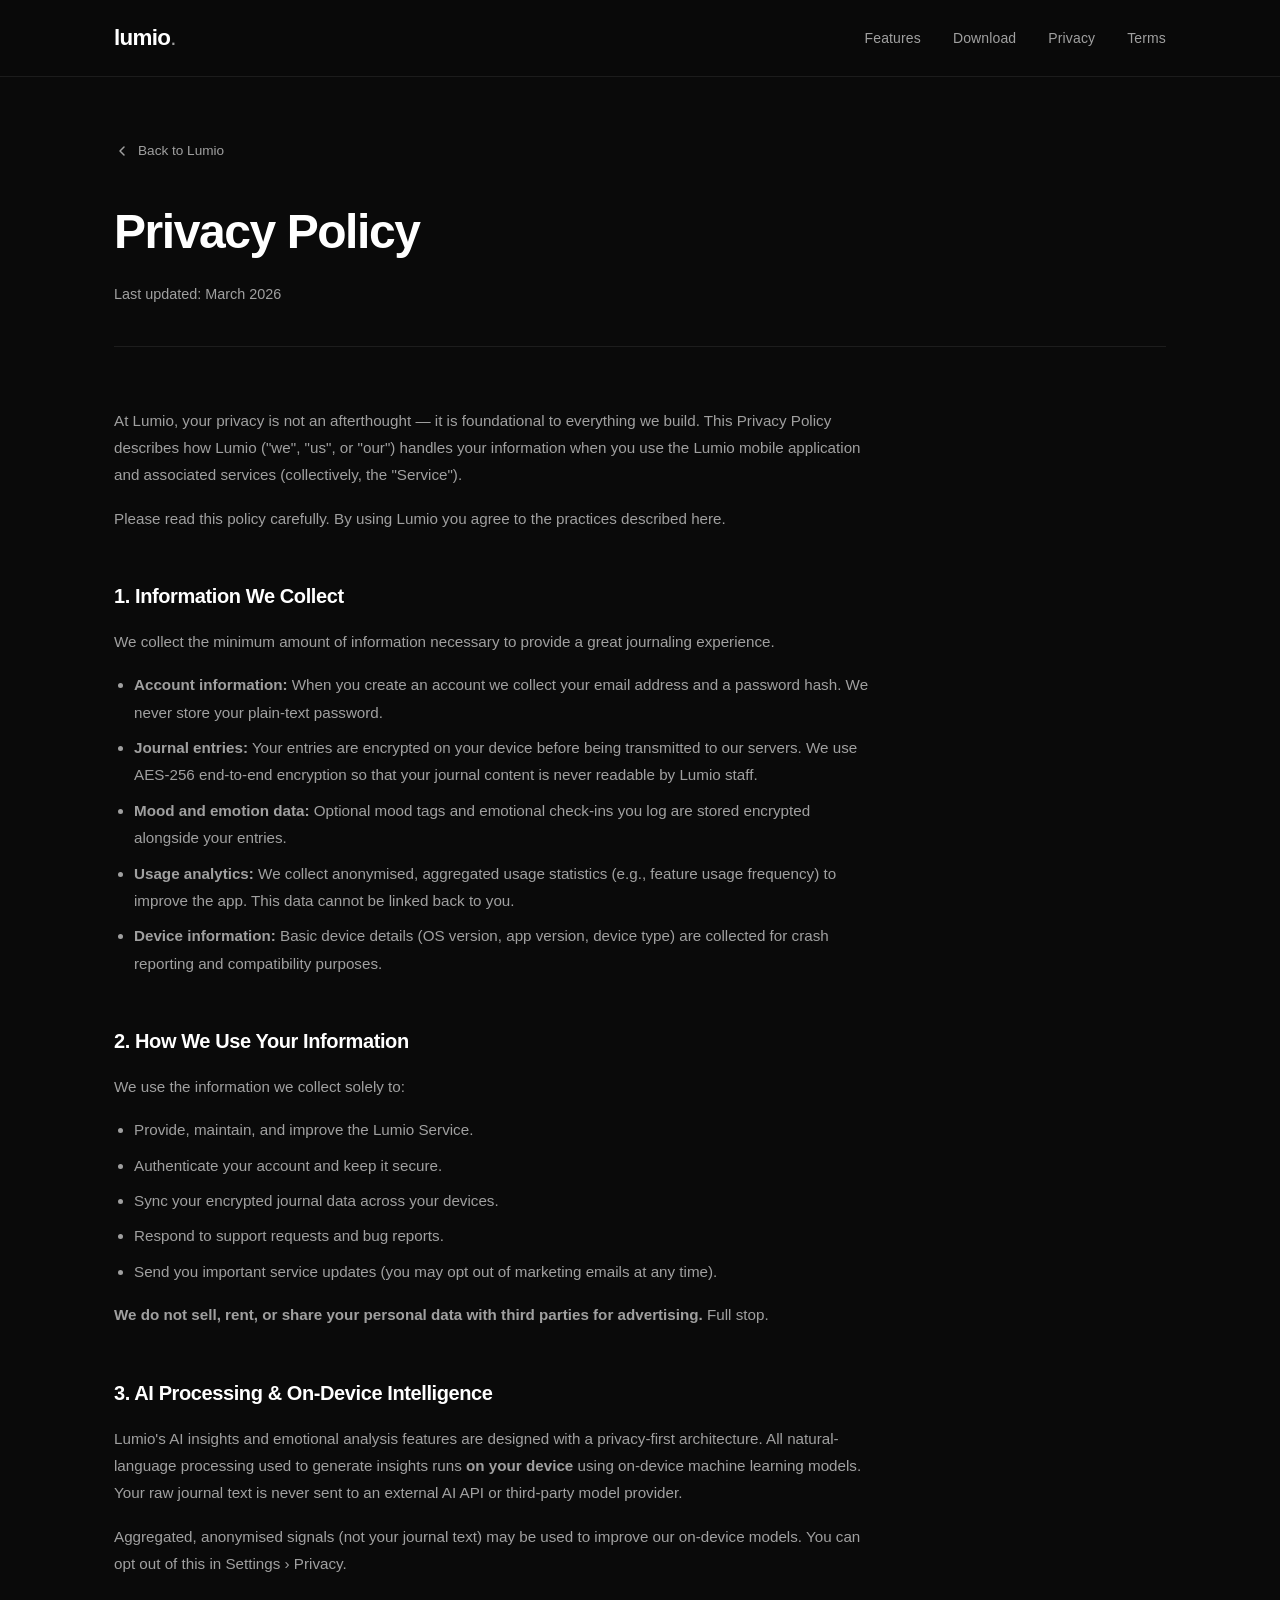
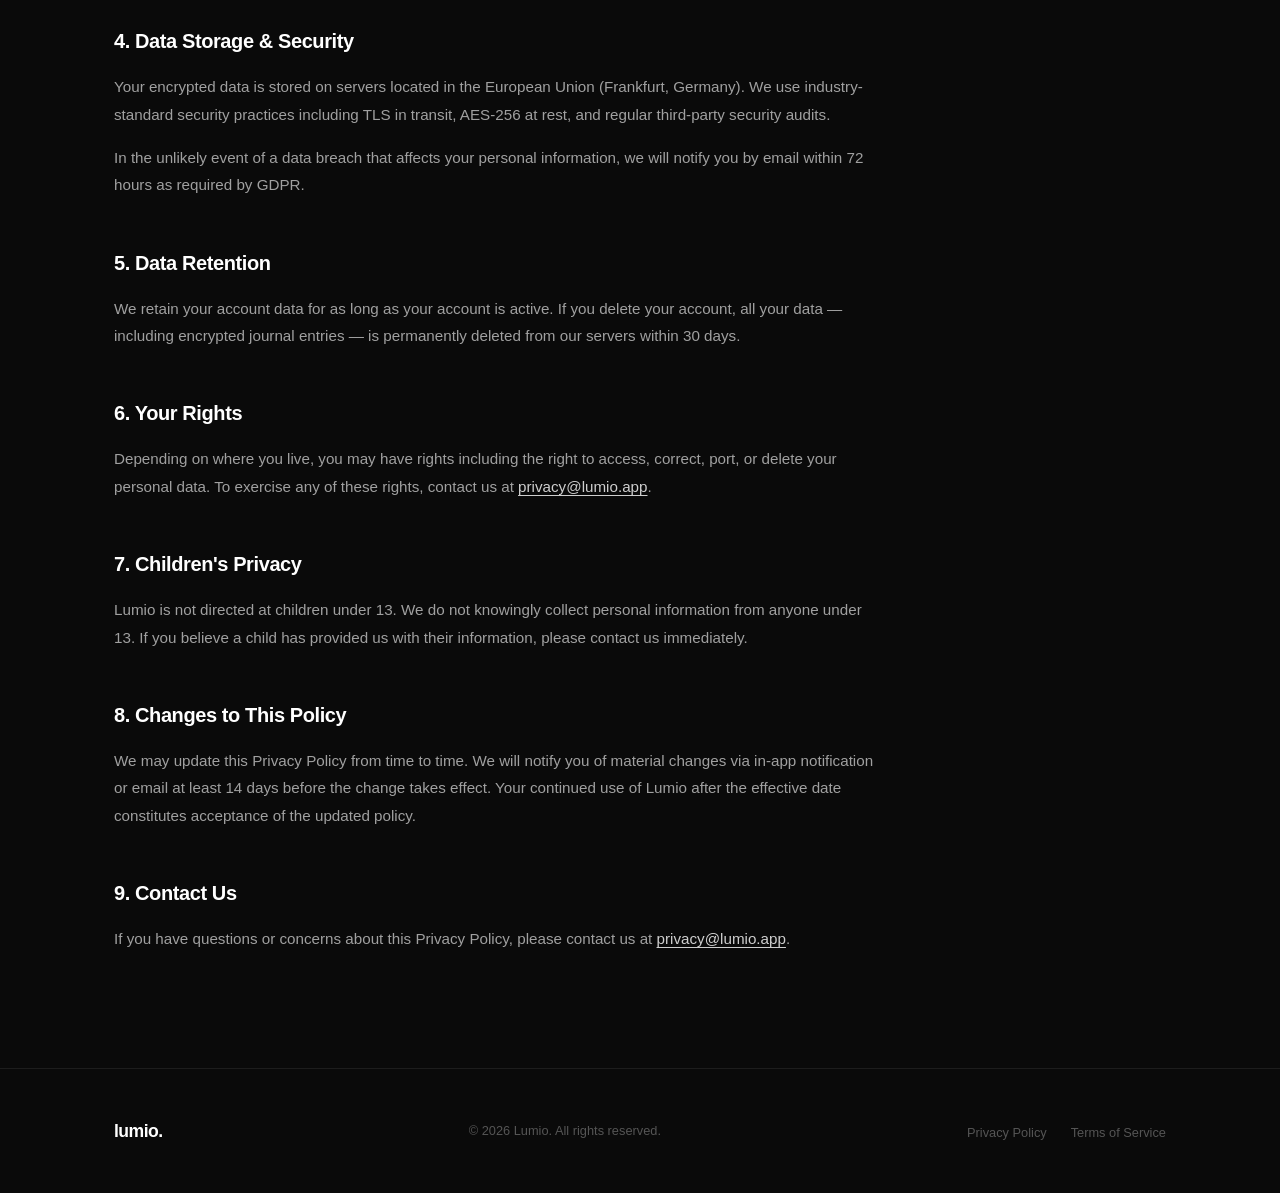
==== privacy.html @ fe6f95b0 "Add Lumio landing page: index.html, privacy.html, terms.html, styles.css Co-authored-by: VERABERAT <" ====
<!DOCTYPE html>
<html lang="en">
<head>
  <meta charset="UTF-8" />
  <meta name="viewport" content="width=device-width, initial-scale=1.0" />
  <meta name="description" content="Lumio Privacy Policy — how we collect, use, and protect your personal information." />
  <title>Privacy Policy — Lumio</title>
  <link rel="stylesheet" href="styles.css" />
</head>
<body>

  <!-- Navigation -->
  <nav class="nav scrolled" id="nav">
    <div class="container nav-inner">
      <a href="index.html" class="nav-logo">lumio<span>.</span></a>
      <ul class="nav-links">
        <li><a href="index.html#features">Features</a></li>
        <li><a href="index.html#download">Download</a></li>
        <li><a href="privacy.html">Privacy</a></li>
        <li><a href="terms.html">Terms</a></li>
      </ul>
    </div>
  </nav>

  <!-- Privacy Policy Content -->
  <main class="legal-page">
    <div class="container">
      <div class="legal-header">
        <a href="index.html" class="back-link">
          <svg width="16" height="16" viewBox="0 0 16 16" fill="none" aria-hidden="true">
            <path d="M10 12L6 8l4-4" stroke="currentColor" stroke-width="1.5" stroke-linecap="round" stroke-linejoin="round"/>
          </svg>
          Back to Lumio
        </a>
        <h1>Privacy Policy</h1>
        <p>Last updated: March 2026</p>
      </div>

      <div class="legal-content">
        <p>
          At Lumio, your privacy is not an afterthought — it is foundational to everything we build.
          This Privacy Policy describes how Lumio ("we", "us", or "our") handles your information
          when you use the Lumio mobile application and associated services (collectively, the "Service").
        </p>
        <p>
          Please read this policy carefully. By using Lumio you agree to the practices described here.
        </p>

        <h2>1. Information We Collect</h2>
        <p>We collect the minimum amount of information necessary to provide a great journaling experience.</p>
        <ul>
          <li>
            <strong>Account information:</strong> When you create an account we collect your email address
            and a password hash. We never store your plain-text password.
          </li>
          <li>
            <strong>Journal entries:</strong> Your entries are encrypted on your device before being
            transmitted to our servers. We use AES-256 end-to-end encryption so that your journal
            content is never readable by Lumio staff.
          </li>
          <li>
            <strong>Mood and emotion data:</strong> Optional mood tags and emotional check-ins you log
            are stored encrypted alongside your entries.
          </li>
          <li>
            <strong>Usage analytics:</strong> We collect anonymised, aggregated usage statistics
            (e.g., feature usage frequency) to improve the app. This data cannot be linked back to you.
          </li>
          <li>
            <strong>Device information:</strong> Basic device details (OS version, app version, device type)
            are collected for crash reporting and compatibility purposes.
          </li>
        </ul>

        <h2>2. How We Use Your Information</h2>
        <p>We use the information we collect solely to:</p>
        <ul>
          <li>Provide, maintain, and improve the Lumio Service.</li>
          <li>Authenticate your account and keep it secure.</li>
          <li>Sync your encrypted journal data across your devices.</li>
          <li>Respond to support requests and bug reports.</li>
          <li>Send you important service updates (you may opt out of marketing emails at any time).</li>
        </ul>
        <p>
          <strong>We do not sell, rent, or share your personal data with third parties for advertising.</strong>
          Full stop.
        </p>

        <h2>3. AI Processing &amp; On-Device Intelligence</h2>
        <p>
          Lumio's AI insights and emotional analysis features are designed with a privacy-first architecture.
          All natural-language processing used to generate insights runs <strong>on your device</strong>
          using on-device machine learning models. Your raw journal text is never sent to an external
          AI API or third-party model provider.
        </p>
        <p>
          Aggregated, anonymised signals (not your journal text) may be used to improve our on-device
          models. You can opt out of this in Settings › Privacy.
        </p>

        <h2>4. Data Storage &amp; Security</h2>
        <p>
          Your encrypted data is stored on servers located in the European Union (Frankfurt, Germany).
          We use industry-standard security practices including TLS in transit, AES-256 at rest, and
          regular third-party security audits.
        </p>
        <p>
          In the unlikely event of a data breach that affects your personal information, we will notify
          you by email within 72 hours as required by GDPR.
        </p>

        <h2>5. Data Retention</h2>
        <p>
          We retain your account data for as long as your account is active. If you delete your account,
          all your data — including encrypted journal entries — is permanently deleted from our servers
          within 30 days.
        </p>

        <h2>6. Your Rights</h2>
        <p>
          Depending on where you live, you may have rights including the right to access, correct,
          port, or delete your personal data. To exercise any of these rights, contact us at
          <a href="mailto:privacy@lumio.app">privacy@lumio.app</a>.
        </p>

        <h2>7. Children's Privacy</h2>
        <p>
          Lumio is not directed at children under 13. We do not knowingly collect personal information
          from anyone under 13. If you believe a child has provided us with their information, please
          contact us immediately.
        </p>

        <h2>8. Changes to This Policy</h2>
        <p>
          We may update this Privacy Policy from time to time. We will notify you of material changes
          via in-app notification or email at least 14 days before the change takes effect.
          Your continued use of Lumio after the effective date constitutes acceptance of the updated policy.
        </p>

        <h2>9. Contact Us</h2>
        <p>
          If you have questions or concerns about this Privacy Policy, please contact us at
          <a href="mailto:privacy@lumio.app">privacy@lumio.app</a>.
        </p>
      </div>
    </div>
  </main>

  <!-- Footer -->
  <footer class="footer">
    <div class="container footer-inner">
      <span class="footer-logo">lumio.</span>
      <p class="footer-copy">&copy; 2026 Lumio. All rights reserved.</p>
      <ul class="footer-links">
        <li><a href="privacy.html">Privacy Policy</a></li>
        <li><a href="terms.html">Terms of Service</a></li>
      </ul>
    </div>
  </footer>

  <script>
    // Nav is always scrolled on legal pages
    document.getElementById('nav').classList.add('scrolled');
  </script>

</body>
</html>
---- styles.css ----
/* ===========================
   Lumio — Global Styles
   Dark minimalist aesthetic
   =========================== */

*, *::before, *::after {
  box-sizing: border-box;
  margin: 0;
  padding: 0;
}

:root {
  --bg: #0a0a0a;
  --bg-card: #111111;
  --bg-card-hover: #161616;
  --border: rgba(255, 255, 255, 0.08);
  --text-primary: #ffffff;
  --text-secondary: #a0a0a0;
  --text-muted: #555555;
  --accent: #ffffff;
  --accent-dim: rgba(255, 255, 255, 0.1);
  --radius: 14px;
  --radius-sm: 8px;
  --transition: 0.22s ease;
}

html {
  scroll-behavior: smooth;
}

body {
  background-color: var(--bg);
  color: var(--text-primary);
  font-family: -apple-system, BlinkMacSystemFont, 'Segoe UI', 'Inter', 'Helvetica Neue', Arial, sans-serif;
  font-size: 16px;
  line-height: 1.6;
  -webkit-font-smoothing: antialiased;
  -moz-osx-font-smoothing: grayscale;
  min-height: 100vh;
}

a {
  color: inherit;
  text-decoration: none;
}

img {
  max-width: 100%;
  display: block;
}

/* ===========================
   Layout helpers
   =========================== */

.container {
  width: 100%;
  max-width: 1100px;
  margin: 0 auto;
  padding: 0 24px;
}

/* ===========================
   Navigation
   =========================== */

.nav {
  position: fixed;
  top: 0;
  left: 0;
  right: 0;
  z-index: 100;
  padding: 20px 0;
  border-bottom: 1px solid transparent;
  transition: border-color var(--transition), background var(--transition);
}

.nav.scrolled {
  background: rgba(10, 10, 10, 0.85);
  backdrop-filter: blur(18px);
  -webkit-backdrop-filter: blur(18px);
  border-bottom-color: var(--border);
}

.nav-inner {
  display: flex;
  align-items: center;
  justify-content: space-between;
}

.nav-logo {
  font-size: 1.4rem;
  font-weight: 700;
  letter-spacing: -0.03em;
  color: var(--text-primary);
}

.nav-logo span {
  color: var(--text-secondary);
  font-weight: 300;
}

.nav-links {
  display: flex;
  gap: 32px;
  list-style: none;
}

.nav-links a {
  font-size: 0.875rem;
  color: var(--text-secondary);
  letter-spacing: 0.01em;
  transition: color var(--transition);
}

.nav-links a:hover {
  color: var(--text-primary);
}

/* ===========================
   Hero Section
   =========================== */

.hero {
  min-height: 100vh;
  display: flex;
  flex-direction: column;
  align-items: center;
  justify-content: center;
  text-align: center;
  padding: 120px 24px 80px;
  position: relative;
  overflow: hidden;
}

/* Subtle radial glow behind hero */
.hero::before {
  content: '';
  position: absolute;
  inset: 0;
  background: radial-gradient(ellipse 80% 60% at 50% 10%, rgba(255,255,255,0.04) 0%, transparent 70%);
  pointer-events: none;
}

.hero-badge {
  display: inline-flex;
  align-items: center;
  gap: 8px;
  font-size: 0.75rem;
  font-weight: 500;
  letter-spacing: 0.12em;
  text-transform: uppercase;
  color: var(--text-secondary);
  border: 1px solid var(--border);
  background: var(--accent-dim);
  padding: 6px 16px;
  border-radius: 100px;
  margin-bottom: 36px;
}

.hero-badge-dot {
  width: 6px;
  height: 6px;
  border-radius: 50%;
  background: #fff;
  animation: pulse 2s ease-in-out infinite;
}

@keyframes pulse {
  0%, 100% { opacity: 1; transform: scale(1); }
  50% { opacity: 0.4; transform: scale(0.8); }
}

.hero-title {
  font-size: clamp(3rem, 8vw, 6.5rem);
  font-weight: 800;
  letter-spacing: -0.04em;
  line-height: 1.04;
  max-width: 880px;
  margin: 0 auto 28px;
}

.hero-title em {
  font-style: normal;
  color: var(--text-secondary);
}

.hero-description {
  font-size: clamp(1rem, 2.5vw, 1.25rem);
  color: var(--text-secondary);
  max-width: 560px;
  margin: 0 auto 56px;
  line-height: 1.7;
  font-weight: 400;
}

.hero-actions {
  display: flex;
  flex-direction: column;
  align-items: center;
  gap: 16px;
}

.btn-group {
  display: flex;
  gap: 16px;
  flex-wrap: wrap;
  justify-content: center;
}

/* Store buttons */
.btn-store {
  display: inline-flex;
  align-items: center;
  gap: 12px;
  padding: 14px 28px;
  border-radius: var(--radius);
  font-size: 0.9rem;
  font-weight: 600;
  letter-spacing: -0.01em;
  transition: transform var(--transition), background var(--transition), box-shadow var(--transition);
  cursor: pointer;
  border: none;
  text-decoration: none;
  min-width: 200px;
}

.btn-store-primary {
  background: #ffffff;
  color: #000000;
  box-shadow: 0 0 0 1px rgba(255,255,255,0.15), 0 8px 24px rgba(255,255,255,0.08);
}

.btn-store-primary:hover {
  background: #e8e8e8;
  transform: translateY(-2px);
  box-shadow: 0 0 0 1px rgba(255,255,255,0.2), 0 16px 40px rgba(255,255,255,0.12);
}

.btn-store-secondary {
  background: transparent;
  color: #ffffff;
  border: 1px solid rgba(255,255,255,0.2);
}

.btn-store-secondary:hover {
  background: var(--accent-dim);
  border-color: rgba(255,255,255,0.4);
  transform: translateY(-2px);
}

.btn-store-icon {
  width: 24px;
  height: 24px;
  flex-shrink: 0;
}

.btn-store-text {
  display: flex;
  flex-direction: column;
  text-align: left;
}

.btn-store-sub {
  font-size: 0.65rem;
  font-weight: 400;
  opacity: 0.7;
  letter-spacing: 0.02em;
  text-transform: uppercase;
}

.btn-store-name {
  font-size: 0.9rem;
  font-weight: 700;
  line-height: 1.2;
}

.hero-notice {
  font-size: 0.78rem;
  color: var(--text-muted);
  letter-spacing: 0.01em;
}

/* ===========================
   Feature / Info Section
   =========================== */

.features {
  padding: 100px 0;
  border-top: 1px solid var(--border);
}

.section-label {
  font-size: 0.72rem;
  font-weight: 600;
  letter-spacing: 0.14em;
  text-transform: uppercase;
  color: var(--text-muted);
  margin-bottom: 16px;
}

.section-title {
  font-size: clamp(1.8rem, 4vw, 3rem);
  font-weight: 700;
  letter-spacing: -0.03em;
  line-height: 1.15;
  max-width: 600px;
  margin-bottom: 16px;
}

.section-desc {
  font-size: 1rem;
  color: var(--text-secondary);
  max-width: 480px;
  line-height: 1.7;
  margin-bottom: 60px;
}

.features-grid {
  display: grid;
  grid-template-columns: repeat(auto-fit, minmax(280px, 1fr));
  gap: 1px;
  border: 1px solid var(--border);
  border-radius: var(--radius);
  overflow: hidden;
}

.feature-card {
  background: var(--bg-card);
  padding: 40px 36px;
  transition: background var(--transition);
}

.feature-card:hover {
  background: var(--bg-card-hover);
}

.feature-icon {
  width: 44px;
  height: 44px;
  border-radius: var(--radius-sm);
  background: var(--accent-dim);
  border: 1px solid var(--border);
  display: flex;
  align-items: center;
  justify-content: center;
  margin-bottom: 24px;
  font-size: 1.3rem;
}

.feature-title {
  font-size: 1.05rem;
  font-weight: 600;
  letter-spacing: -0.02em;
  margin-bottom: 10px;
}

.feature-desc {
  font-size: 0.875rem;
  color: var(--text-secondary);
  line-height: 1.65;
}

/* ===========================
   How it Works Section
   =========================== */

.how-it-works {
  padding: 100px 0;
  border-top: 1px solid var(--border);
}

.steps {
  display: grid;
  grid-template-columns: repeat(auto-fit, minmax(220px, 1fr));
  gap: 48px;
  margin-top: 60px;
}

.step {
  position: relative;
}

.step-number {
  font-size: 3rem;
  font-weight: 800;
  letter-spacing: -0.05em;
  color: var(--border);
  line-height: 1;
  margin-bottom: 20px;
}

.step-title {
  font-size: 1rem;
  font-weight: 600;
  margin-bottom: 8px;
}

.step-desc {
  font-size: 0.875rem;
  color: var(--text-secondary);
  line-height: 1.65;
}

/* ===========================
   Download CTA Section
   =========================== */

.download-cta {
  padding: 100px 0;
  border-top: 1px solid var(--border);
}

.cta-box {
  background: var(--bg-card);
  border: 1px solid var(--border);
  border-radius: 24px;
  padding: 80px 60px;
  text-align: center;
  position: relative;
  overflow: hidden;
}

.cta-box::before {
  content: '';
  position: absolute;
  inset: 0;
  background: radial-gradient(ellipse 70% 60% at 50% -10%, rgba(255,255,255,0.05) 0%, transparent 60%);
  pointer-events: none;
}

.cta-title {
  font-size: clamp(2rem, 5vw, 3.5rem);
  font-weight: 800;
  letter-spacing: -0.04em;
  line-height: 1.1;
  margin-bottom: 20px;
  max-width: 700px;
  margin-left: auto;
  margin-right: auto;
}

.cta-desc {
  font-size: 1rem;
  color: var(--text-secondary);
  max-width: 480px;
  margin: 0 auto 48px;
  line-height: 1.7;
}

/* ===========================
   Footer
   =========================== */

.footer {
  border-top: 1px solid var(--border);
  padding: 48px 0;
}

.footer-inner {
  display: flex;
  align-items: center;
  justify-content: space-between;
  gap: 24px;
  flex-wrap: wrap;
}

.footer-logo {
  font-size: 1.1rem;
  font-weight: 700;
  letter-spacing: -0.03em;
}

.footer-copy {
  font-size: 0.8rem;
  color: var(--text-muted);
}

.footer-links {
  display: flex;
  gap: 24px;
  list-style: none;
}

.footer-links a {
  font-size: 0.8rem;
  color: var(--text-muted);
  transition: color var(--transition);
}

.footer-links a:hover {
  color: var(--text-secondary);
}

/* ===========================
   Legal Pages (Privacy / Terms)
   =========================== */

.legal-page {
  padding: 140px 0 100px;
}

.legal-header {
  margin-bottom: 60px;
  padding-bottom: 40px;
  border-bottom: 1px solid var(--border);
}

.legal-header .back-link {
  display: inline-flex;
  align-items: center;
  gap: 8px;
  font-size: 0.85rem;
  color: var(--text-secondary);
  margin-bottom: 32px;
  transition: color var(--transition);
}

.legal-header .back-link:hover {
  color: var(--text-primary);
}

.legal-header h1 {
  font-size: clamp(2rem, 4vw, 3rem);
  font-weight: 700;
  letter-spacing: -0.03em;
  margin-bottom: 12px;
}

.legal-header p {
  color: var(--text-secondary);
  font-size: 0.9rem;
}

.legal-content {
  max-width: 760px;
}

.legal-content h2 {
  font-size: 1.25rem;
  font-weight: 600;
  letter-spacing: -0.02em;
  margin: 48px 0 16px;
  color: var(--text-primary);
}

.legal-content p {
  font-size: 0.95rem;
  color: var(--text-secondary);
  line-height: 1.8;
  margin-bottom: 16px;
}

.legal-content ul {
  padding-left: 20px;
  margin-bottom: 16px;
}

.legal-content ul li {
  font-size: 0.95rem;
  color: var(--text-secondary);
  line-height: 1.8;
  margin-bottom: 8px;
}

.legal-content a {
  color: var(--text-primary);
  text-decoration: underline;
  text-underline-offset: 3px;
  opacity: 0.8;
  transition: opacity var(--transition);
}

.legal-content a:hover {
  opacity: 1;
}

/* ===========================
   Responsive
   =========================== */

@media (max-width: 768px) {
  .nav-links {
    display: none;
  }

  .hero {
    padding: 100px 24px 60px;
  }

  .btn-group {
    flex-direction: column;
    align-items: center;
  }

  .btn-store {
    width: 100%;
    max-width: 280px;
    justify-content: center;
  }

  .cta-box {
    padding: 48px 28px;
  }

  .footer-inner {
    flex-direction: column;
    text-align: center;
  }

  .footer-links {
    justify-content: center;
  }
}

@media (max-width: 480px) {
  .steps {
    grid-template-columns: 1fr;
    gap: 36px;
  }

  .features-grid {
    grid-template-columns: 1fr;
  }
}
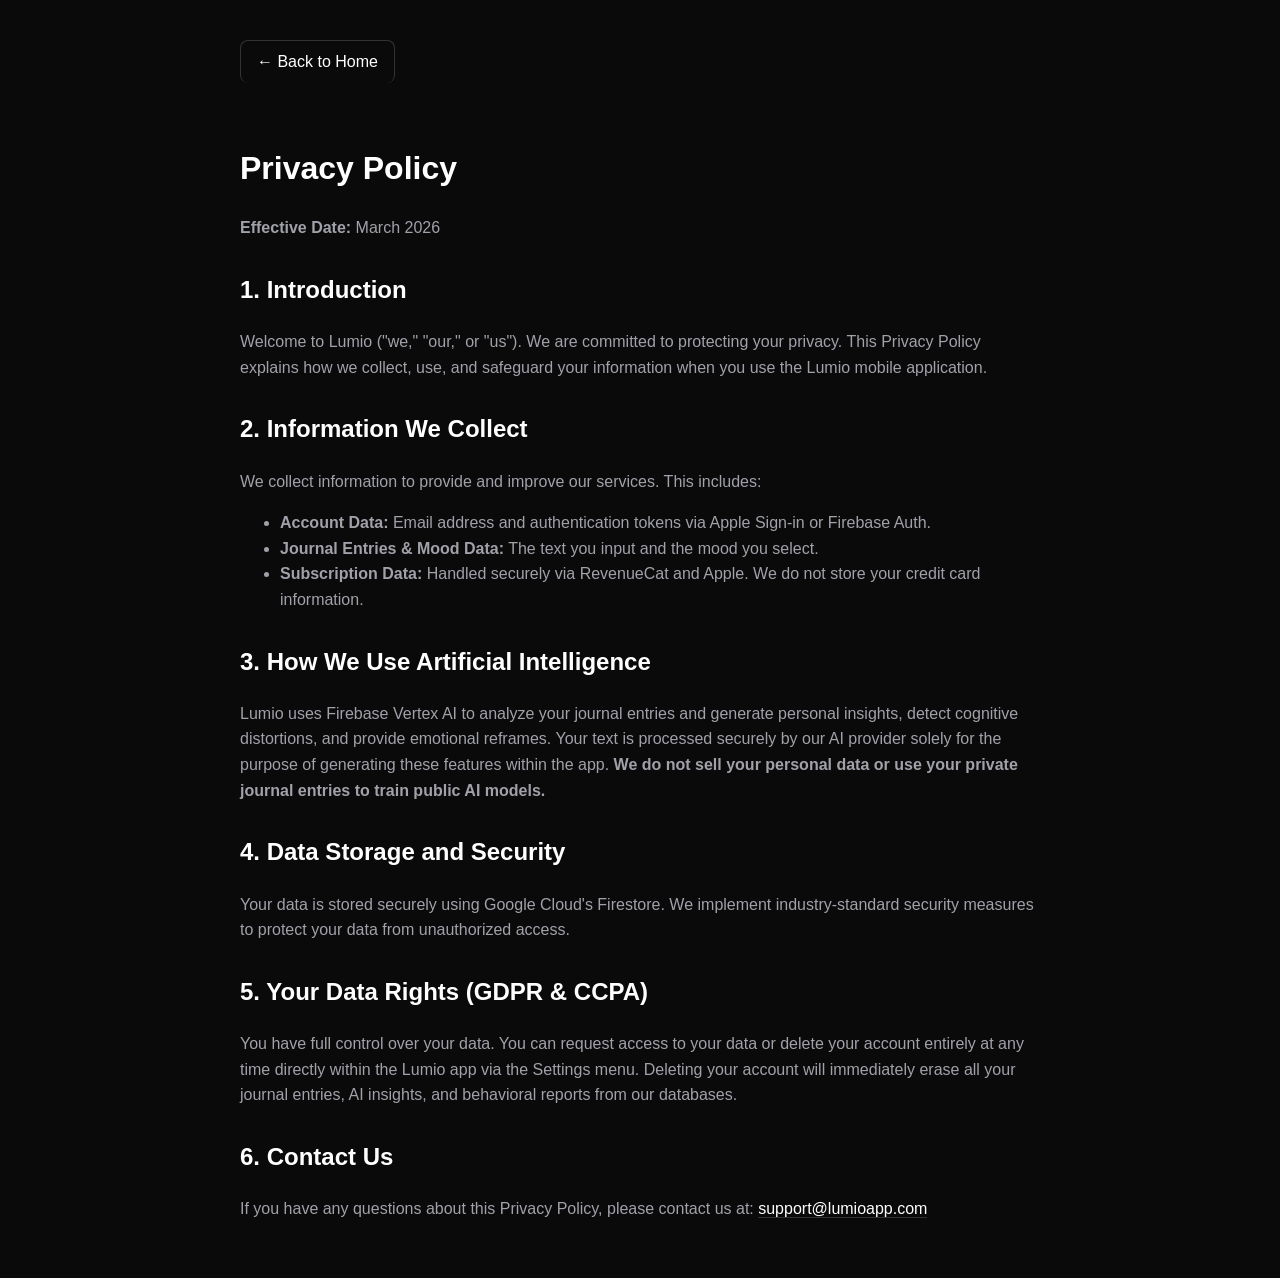
==== commit 13b95309: "Add initial Privacy Policy page" ====
--- a/privacy.html
+++ b/privacy.html
@@ -1,167 +1,44 @@
 <!DOCTYPE html>
 <html lang="en">
 <head>
-  <meta charset="UTF-8" />
-  <meta name="viewport" content="width=device-width, initial-scale=1.0" />
-  <meta name="description" content="Lumio Privacy Policy — how we collect, use, and protect your personal information." />
-  <title>Privacy Policy — Lumio</title>
-  <link rel="stylesheet" href="styles.css" />
+    <meta charset="UTF-8">
+    <meta name="viewport" content="width=device-width, initial-scale=1.0">
+    <title>Privacy Policy | Lumio</title>
+    <style>
+        body { background-color: #0a0a0a; color: #a1a1aa; font-family: -apple-system, BlinkMacSystemFont, "Segoe UI", Roboto, Helvetica, Arial, sans-serif; line-height: 1.6; padding: 40px 20px; max-width: 800px; margin: 0 auto; }
+        h1, h2 { color: #ffffff; margin-top: 30px; }
+        a { color: #ffffff; text-decoration: none; border-bottom: 1px solid #333; }
+        .back-btn { display: inline-block; margin-bottom: 30px; border: 1px solid #333; padding: 8px 16px; border-radius: 8px; transition: background 0.2s; border-bottom: none; }
+        .back-btn:hover { background: #333; }
+    </style>
 </head>
 <body>
+    <a href="index.html" class="back-btn">&larr; Back to Home</a>
+    
+    <h1>Privacy Policy</h1>
+    <p><strong>Effective Date:</strong> March 2026</p>
 
-  <!-- Navigation -->
-  <nav class="nav scrolled" id="nav">
-    <div class="container nav-inner">
-      <a href="index.html" class="nav-logo">lumio<span>.</span></a>
-      <ul class="nav-links">
-        <li><a href="index.html#features">Features</a></li>
-        <li><a href="index.html#download">Download</a></li>
-        <li><a href="privacy.html">Privacy</a></li>
-        <li><a href="terms.html">Terms</a></li>
-      </ul>
-    </div>
-  </nav>
+    <h2>1. Introduction</h2>
+    <p>Welcome to Lumio ("we," "our," or "us"). We are committed to protecting your privacy. This Privacy Policy explains how we collect, use, and safeguard your information when you use the Lumio mobile application.</p>
 
-  <!-- Privacy Policy Content -->
-  <main class="legal-page">
-    <div class="container">
-      <div class="legal-header">
-        <a href="index.html" class="back-link">
-          <svg width="16" height="16" viewBox="0 0 16 16" fill="none" aria-hidden="true">
-            <path d="M10 12L6 8l4-4" stroke="currentColor" stroke-width="1.5" stroke-linecap="round" stroke-linejoin="round"/>
-          </svg>
-          Back to Lumio
-        </a>
-        <h1>Privacy Policy</h1>
-        <p>Last updated: March 2026</p>
-      </div>
+    <h2>2. Information We Collect</h2>
+    <p>We collect information to provide and improve our services. This includes:</p>
+    <ul>
+        <li><strong>Account Data:</strong> Email address and authentication tokens via Apple Sign-in or Firebase Auth.</li>
+        <li><strong>Journal Entries & Mood Data:</strong> The text you input and the mood you select.</li>
+        <li><strong>Subscription Data:</strong> Handled securely via RevenueCat and Apple. We do not store your credit card information.</li>
+    </ul>
 
-      <div class="legal-content">
-        <p>
-          At Lumio, your privacy is not an afterthought — it is foundational to everything we build.
-          This Privacy Policy describes how Lumio ("we", "us", or "our") handles your information
-          when you use the Lumio mobile application and associated services (collectively, the "Service").
-        </p>
-        <p>
-          Please read this policy carefully. By using Lumio you agree to the practices described here.
-        </p>
+    <h2>3. How We Use Artificial Intelligence</h2>
+    <p>Lumio uses Firebase Vertex AI to analyze your journal entries and generate personal insights, detect cognitive distortions, and provide emotional reframes. Your text is processed securely by our AI provider solely for the purpose of generating these features within the app. <strong>We do not sell your personal data or use your private journal entries to train public AI models.</strong></p>
 
-        <h2>1. Information We Collect</h2>
-        <p>We collect the minimum amount of information necessary to provide a great journaling experience.</p>
-        <ul>
-          <li>
-            <strong>Account information:</strong> When you create an account we collect your email address
-            and a password hash. We never store your plain-text password.
-          </li>
-          <li>
-            <strong>Journal entries:</strong> Your entries are encrypted on your device before being
-            transmitted to our servers. We use AES-256 end-to-end encryption so that your journal
-            content is never readable by Lumio staff.
-          </li>
-          <li>
-            <strong>Mood and emotion data:</strong> Optional mood tags and emotional check-ins you log
-            are stored encrypted alongside your entries.
-          </li>
-          <li>
-            <strong>Usage analytics:</strong> We collect anonymised, aggregated usage statistics
-            (e.g., feature usage frequency) to improve the app. This data cannot be linked back to you.
-          </li>
-          <li>
-            <strong>Device information:</strong> Basic device details (OS version, app version, device type)
-            are collected for crash reporting and compatibility purposes.
-          </li>
-        </ul>
+    <h2>4. Data Storage and Security</h2>
+    <p>Your data is stored securely using Google Cloud's Firestore. We implement industry-standard security measures to protect your data from unauthorized access.</p>
 
-        <h2>2. How We Use Your Information</h2>
-        <p>We use the information we collect solely to:</p>
-        <ul>
-          <li>Provide, maintain, and improve the Lumio Service.</li>
-          <li>Authenticate your account and keep it secure.</li>
-          <li>Sync your encrypted journal data across your devices.</li>
-          <li>Respond to support requests and bug reports.</li>
-          <li>Send you important service updates (you may opt out of marketing emails at any time).</li>
-        </ul>
-        <p>
-          <strong>We do not sell, rent, or share your personal data with third parties for advertising.</strong>
-          Full stop.
-        </p>
+    <h2>5. Your Data Rights (GDPR & CCPA)</h2>
+    <p>You have full control over your data. You can request access to your data or delete your account entirely at any time directly within the Lumio app via the Settings menu. Deleting your account will immediately erase all your journal entries, AI insights, and behavioral reports from our databases.</p>
 
-        <h2>3. AI Processing &amp; On-Device Intelligence</h2>
-        <p>
-          Lumio's AI insights and emotional analysis features are designed with a privacy-first architecture.
-          All natural-language processing used to generate insights runs <strong>on your device</strong>
-          using on-device machine learning models. Your raw journal text is never sent to an external
-          AI API or third-party model provider.
-        </p>
-        <p>
-          Aggregated, anonymised signals (not your journal text) may be used to improve our on-device
-          models. You can opt out of this in Settings › Privacy.
-        </p>
-
-        <h2>4. Data Storage &amp; Security</h2>
-        <p>
-          Your encrypted data is stored on servers located in the European Union (Frankfurt, Germany).
-          We use industry-standard security practices including TLS in transit, AES-256 at rest, and
-          regular third-party security audits.
-        </p>
-        <p>
-          In the unlikely event of a data breach that affects your personal information, we will notify
-          you by email within 72 hours as required by GDPR.
-        </p>
-
-        <h2>5. Data Retention</h2>
-        <p>
-          We retain your account data for as long as your account is active. If you delete your account,
-          all your data — including encrypted journal entries — is permanently deleted from our servers
-          within 30 days.
-        </p>
-
-        <h2>6. Your Rights</h2>
-        <p>
-          Depending on where you live, you may have rights including the right to access, correct,
-          port, or delete your personal data. To exercise any of these rights, contact us at
-          <a href="mailto:privacy@lumio.app">privacy@lumio.app</a>.
-        </p>
-
-        <h2>7. Children's Privacy</h2>
-        <p>
-          Lumio is not directed at children under 13. We do not knowingly collect personal information
-          from anyone under 13. If you believe a child has provided us with their information, please
-          contact us immediately.
-        </p>
-
-        <h2>8. Changes to This Policy</h2>
-        <p>
-          We may update this Privacy Policy from time to time. We will notify you of material changes
-          via in-app notification or email at least 14 days before the change takes effect.
-          Your continued use of Lumio after the effective date constitutes acceptance of the updated policy.
-        </p>
-
-        <h2>9. Contact Us</h2>
-        <p>
-          If you have questions or concerns about this Privacy Policy, please contact us at
-          <a href="mailto:privacy@lumio.app">privacy@lumio.app</a>.
-        </p>
-      </div>
-    </div>
-  </main>
-
-  <!-- Footer -->
-  <footer class="footer">
-    <div class="container footer-inner">
-      <span class="footer-logo">lumio.</span>
-      <p class="footer-copy">&copy; 2026 Lumio. All rights reserved.</p>
-      <ul class="footer-links">
-        <li><a href="privacy.html">Privacy Policy</a></li>
-        <li><a href="terms.html">Terms of Service</a></li>
-      </ul>
-    </div>
-  </footer>
-
-  <script>
-    // Nav is always scrolled on legal pages
-    document.getElementById('nav').classList.add('scrolled');
-  </script>
-
+    <h2>6. Contact Us</h2>
+    <p>If you have any questions about this Privacy Policy, please contact us at: <a href="mailto:support@lumioapp.com">support@lumioapp.com</a></p>
 </body>
 </html>
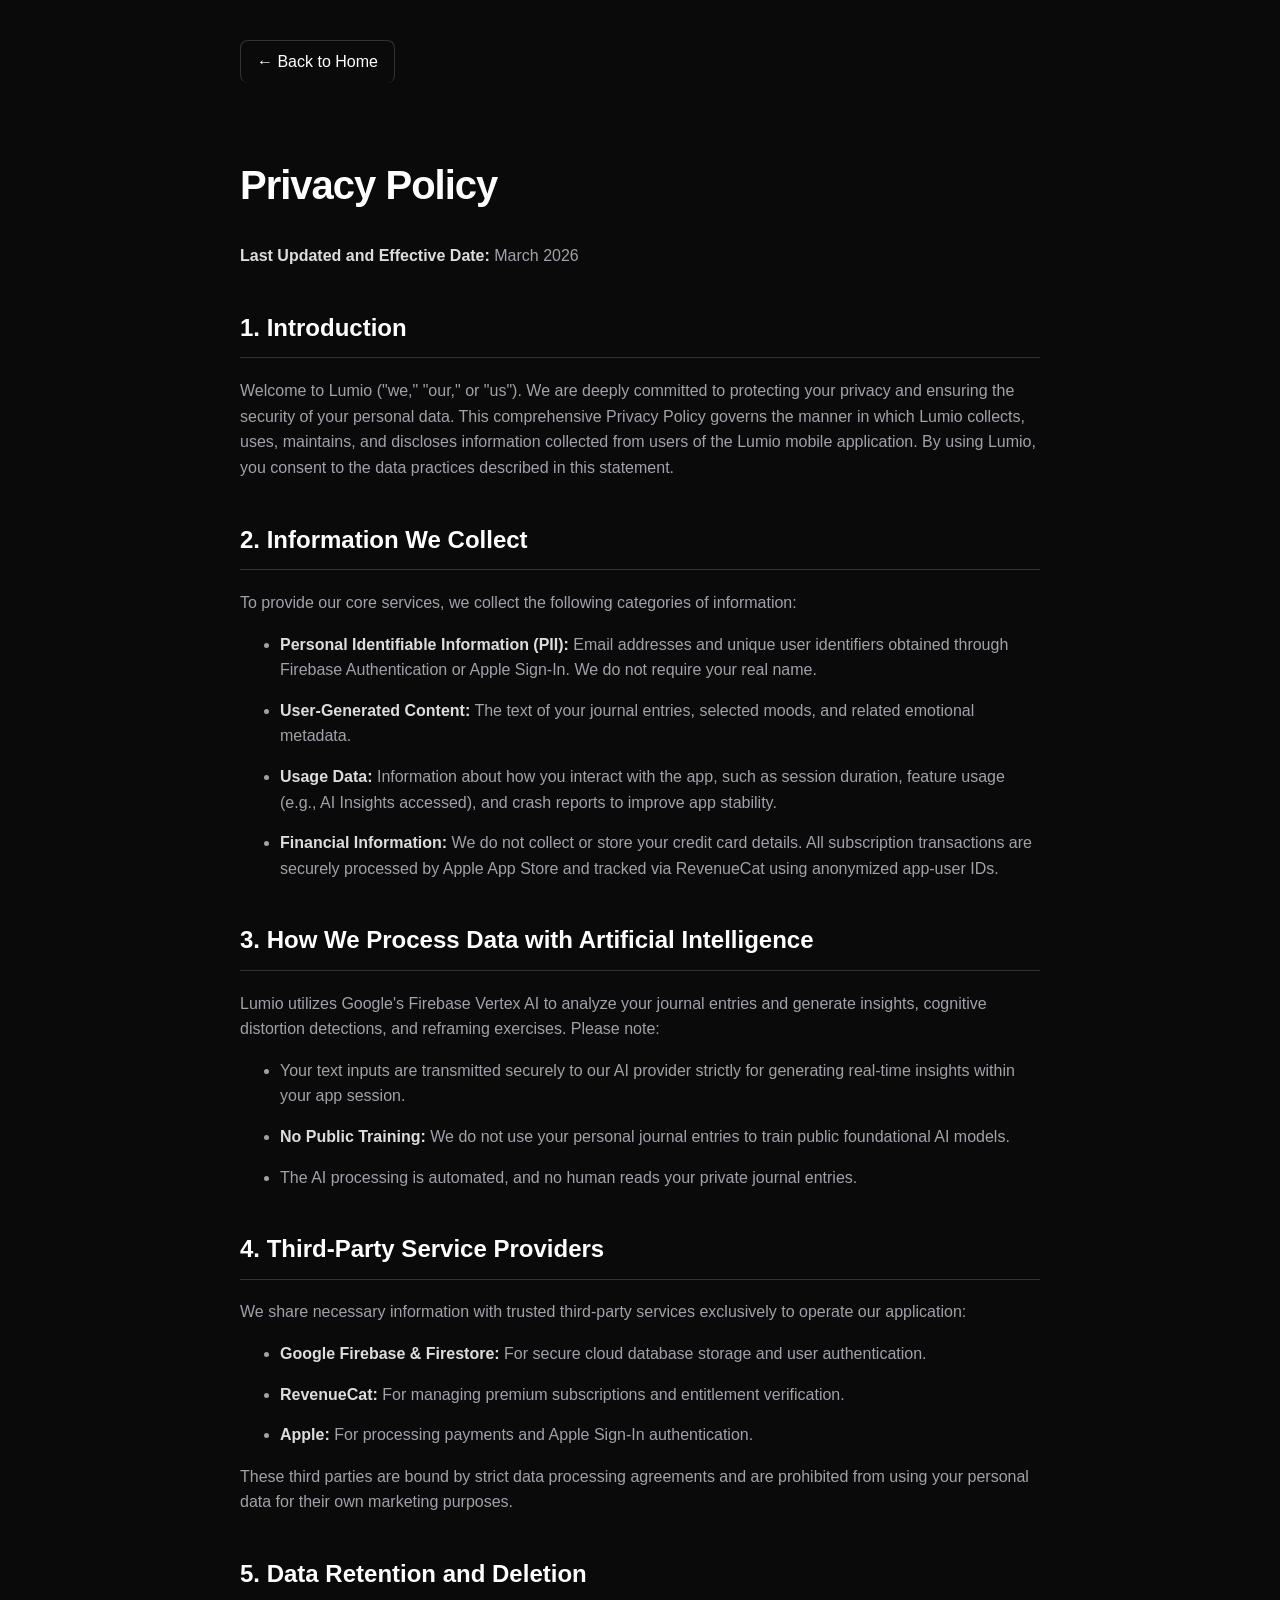
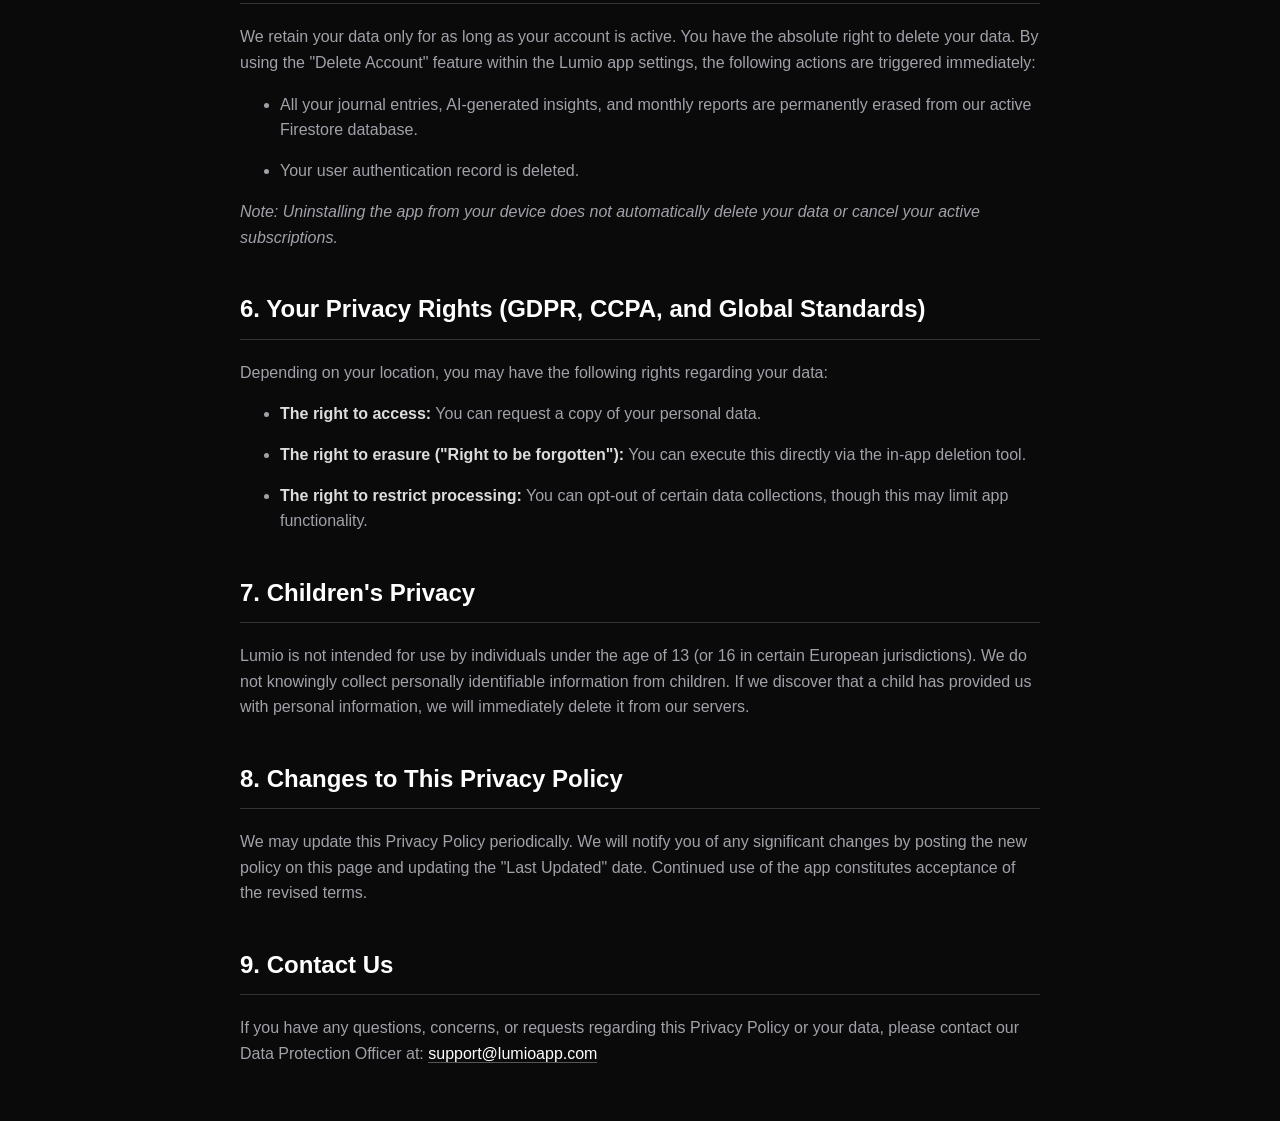
==== commit 83cc523a: "Revise privacy policy content and structure Updated privacy policy to clarify data practices and rig" ====
--- a/privacy.html
+++ b/privacy.html
@@ -6,39 +6,75 @@
     <title>Privacy Policy | Lumio</title>
     <style>
         body { background-color: #0a0a0a; color: #a1a1aa; font-family: -apple-system, BlinkMacSystemFont, "Segoe UI", Roboto, Helvetica, Arial, sans-serif; line-height: 1.6; padding: 40px 20px; max-width: 800px; margin: 0 auto; }
-        h1, h2 { color: #ffffff; margin-top: 30px; }
-        a { color: #ffffff; text-decoration: none; border-bottom: 1px solid #333; }
+        h1, h2 { color: #ffffff; margin-top: 40px; }
+        h1 { font-size: 2.5rem; letter-spacing: -1px; }
+        h2 { font-size: 1.5rem; border-bottom: 1px solid #333; padding-bottom: 10px; }
+        p, li { font-size: 1rem; margin-bottom: 15px; }
+        a { color: #ffffff; text-decoration: none; border-bottom: 1px solid #555; transition: border-color 0.2s; }
+        a:hover { border-bottom-color: #fff; }
         .back-btn { display: inline-block; margin-bottom: 30px; border: 1px solid #333; padding: 8px 16px; border-radius: 8px; transition: background 0.2s; border-bottom: none; }
         .back-btn:hover { background: #333; }
+        strong { color: #ddd; }
     </style>
 </head>
 <body>
     <a href="index.html" class="back-btn">&larr; Back to Home</a>
     
     <h1>Privacy Policy</h1>
-    <p><strong>Effective Date:</strong> March 2026</p>
+    <p><strong>Last Updated and Effective Date:</strong> March 2026</p>
 
     <h2>1. Introduction</h2>
-    <p>Welcome to Lumio ("we," "our," or "us"). We are committed to protecting your privacy. This Privacy Policy explains how we collect, use, and safeguard your information when you use the Lumio mobile application.</p>
+    <p>Welcome to Lumio ("we," "our," or "us"). We are deeply committed to protecting your privacy and ensuring the security of your personal data. This comprehensive Privacy Policy governs the manner in which Lumio collects, uses, maintains, and discloses information collected from users of the Lumio mobile application. By using Lumio, you consent to the data practices described in this statement.</p>
 
     <h2>2. Information We Collect</h2>
-    <p>We collect information to provide and improve our services. This includes:</p>
+    <p>To provide our core services, we collect the following categories of information:</p>
     <ul>
-        <li><strong>Account Data:</strong> Email address and authentication tokens via Apple Sign-in or Firebase Auth.</li>
-        <li><strong>Journal Entries & Mood Data:</strong> The text you input and the mood you select.</li>
-        <li><strong>Subscription Data:</strong> Handled securely via RevenueCat and Apple. We do not store your credit card information.</li>
+        <li><strong>Personal Identifiable Information (PII):</strong> Email addresses and unique user identifiers obtained through Firebase Authentication or Apple Sign-In. We do not require your real name.</li>
+        <li><strong>User-Generated Content:</strong> The text of your journal entries, selected moods, and related emotional metadata.</li>
+        <li><strong>Usage Data:</strong> Information about how you interact with the app, such as session duration, feature usage (e.g., AI Insights accessed), and crash reports to improve app stability.</li>
+        <li><strong>Financial Information:</strong> We do not collect or store your credit card details. All subscription transactions are securely processed by Apple App Store and tracked via RevenueCat using anonymized app-user IDs.</li>
     </ul>
 
-    <h2>3. How We Use Artificial Intelligence</h2>
-    <p>Lumio uses Firebase Vertex AI to analyze your journal entries and generate personal insights, detect cognitive distortions, and provide emotional reframes. Your text is processed securely by our AI provider solely for the purpose of generating these features within the app. <strong>We do not sell your personal data or use your private journal entries to train public AI models.</strong></p>
+    <h2>3. How We Process Data with Artificial Intelligence</h2>
+    <p>Lumio utilizes Google's Firebase Vertex AI to analyze your journal entries and generate insights, cognitive distortion detections, and reframing exercises. Please note:</p>
+    <ul>
+        <li>Your text inputs are transmitted securely to our AI provider strictly for generating real-time insights within your app session.</li>
+        <li><strong>No Public Training:</strong> We do not use your personal journal entries to train public foundational AI models.</li>
+        <li>The AI processing is automated, and no human reads your private journal entries.</li>
+    </ul>
 
-    <h2>4. Data Storage and Security</h2>
-    <p>Your data is stored securely using Google Cloud's Firestore. We implement industry-standard security measures to protect your data from unauthorized access.</p>
+    <h2>4. Third-Party Service Providers</h2>
+    <p>We share necessary information with trusted third-party services exclusively to operate our application:</p>
+    <ul>
+        <li><strong>Google Firebase & Firestore:</strong> For secure cloud database storage and user authentication.</li>
+        <li><strong>RevenueCat:</strong> For managing premium subscriptions and entitlement verification.</li>
+        <li><strong>Apple:</strong> For processing payments and Apple Sign-In authentication.</li>
+    </ul>
+    <p>These third parties are bound by strict data processing agreements and are prohibited from using your personal data for their own marketing purposes.</p>
 
-    <h2>5. Your Data Rights (GDPR & CCPA)</h2>
-    <p>You have full control over your data. You can request access to your data or delete your account entirely at any time directly within the Lumio app via the Settings menu. Deleting your account will immediately erase all your journal entries, AI insights, and behavioral reports from our databases.</p>
+    <h2>5. Data Retention and Deletion</h2>
+    <p>We retain your data only for as long as your account is active. You have the absolute right to delete your data. By using the "Delete Account" feature within the Lumio app settings, the following actions are triggered immediately:</p>
+    <ul>
+        <li>All your journal entries, AI-generated insights, and monthly reports are permanently erased from our active Firestore database.</li>
+        <li>Your user authentication record is deleted.</li>
+    </ul>
+    <p><em>Note: Uninstalling the app from your device does not automatically delete your data or cancel your active subscriptions.</em></p>
 
-    <h2>6. Contact Us</h2>
-    <p>If you have any questions about this Privacy Policy, please contact us at: <a href="mailto:support@lumioapp.com">support@lumioapp.com</a></p>
+    <h2>6. Your Privacy Rights (GDPR, CCPA, and Global Standards)</h2>
+    <p>Depending on your location, you may have the following rights regarding your data:</p>
+    <ul>
+        <li><strong>The right to access:</strong> You can request a copy of your personal data.</li>
+        <li><strong>The right to erasure ("Right to be forgotten"):</strong> You can execute this directly via the in-app deletion tool.</li>
+        <li><strong>The right to restrict processing:</strong> You can opt-out of certain data collections, though this may limit app functionality.</li>
+    </ul>
+
+    <h2>7. Children's Privacy</h2>
+    <p>Lumio is not intended for use by individuals under the age of 13 (or 16 in certain European jurisdictions). We do not knowingly collect personally identifiable information from children. If we discover that a child has provided us with personal information, we will immediately delete it from our servers.</p>
+
+    <h2>8. Changes to This Privacy Policy</h2>
+    <p>We may update this Privacy Policy periodically. We will notify you of any significant changes by posting the new policy on this page and updating the "Last Updated" date. Continued use of the app constitutes acceptance of the revised terms.</p>
+
+    <h2>9. Contact Us</h2>
+    <p>If you have any questions, concerns, or requests regarding this Privacy Policy or your data, please contact our Data Protection Officer at: <a href="mailto:support@lumioapp.com">support@lumioapp.com</a></p>
 </body>
 </html>
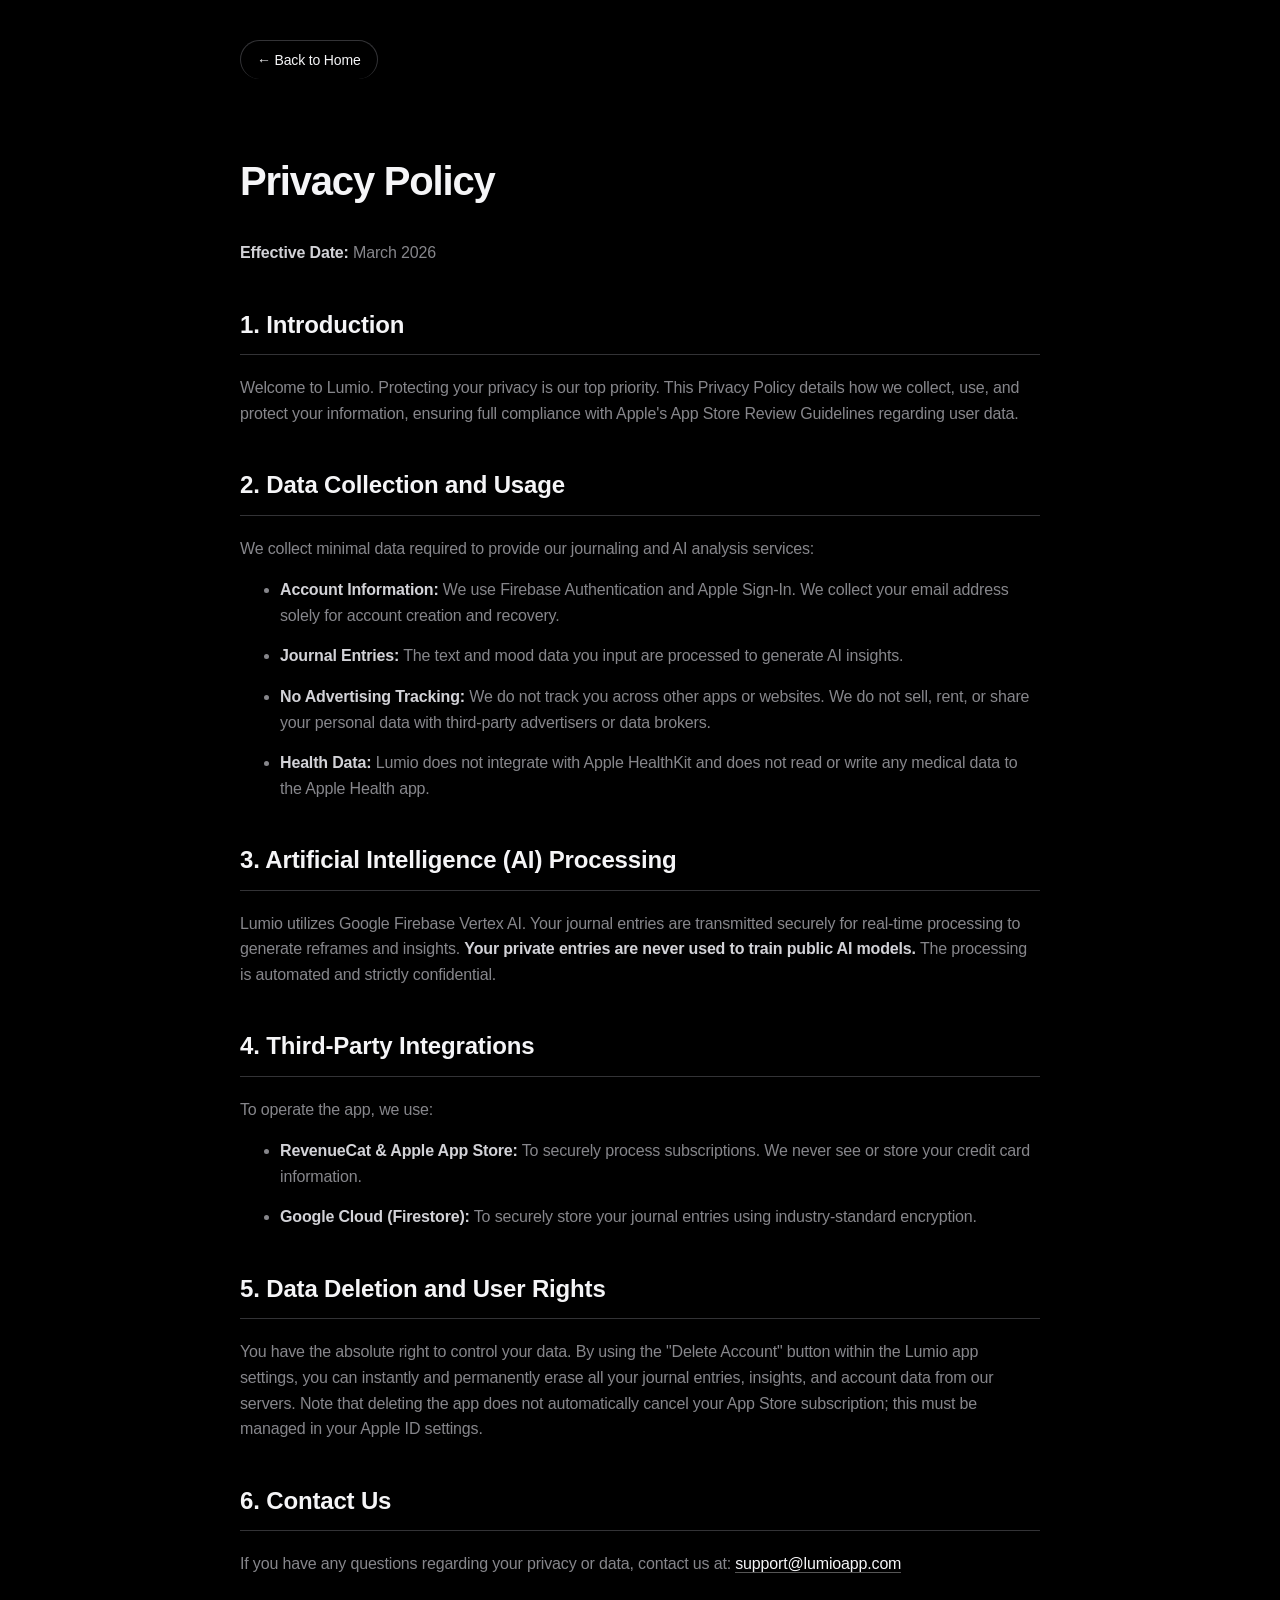
==== commit 73f73353: "Revise privacy policy content and styling" ====
--- a/privacy.html
+++ b/privacy.html
@@ -5,76 +5,50 @@
     <meta name="viewport" content="width=device-width, initial-scale=1.0">
     <title>Privacy Policy | Lumio</title>
     <style>
-        body { background-color: #0a0a0a; color: #a1a1aa; font-family: -apple-system, BlinkMacSystemFont, "Segoe UI", Roboto, Helvetica, Arial, sans-serif; line-height: 1.6; padding: 40px 20px; max-width: 800px; margin: 0 auto; }
-        h1, h2 { color: #ffffff; margin-top: 40px; }
-        h1 { font-size: 2.5rem; letter-spacing: -1px; }
-        h2 { font-size: 1.5rem; border-bottom: 1px solid #333; padding-bottom: 10px; }
-        p, li { font-size: 1rem; margin-bottom: 15px; }
-        a { color: #ffffff; text-decoration: none; border-bottom: 1px solid #555; transition: border-color 0.2s; }
+        body { background-color: #000000; color: #a1a1aa; font-family: -apple-system, BlinkMacSystemFont, "SF Pro Display", "Segoe UI", Roboto, Helvetica, Arial, sans-serif; line-height: 1.6; padding: 40px 20px; max-width: 800px; margin: 0 auto; letter-spacing: -0.01em; }
+        h1, h2 { color: #f5f5f7; margin-top: 40px; font-weight: 600; }
+        h1 { font-size: 2.5rem; letter-spacing: -0.03em; }
+        h2 { font-size: 1.5rem; border-bottom: 1px solid #333336; padding-bottom: 10px; }
+        p, li { font-size: 1rem; margin-bottom: 15px; color: #86868b; }
+        a { color: #f5f5f7; text-decoration: none; border-bottom: 1px solid #555; transition: border-color 0.2s; }
         a:hover { border-bottom-color: #fff; }
-        .back-btn { display: inline-block; margin-bottom: 30px; border: 1px solid #333; padding: 8px 16px; border-radius: 8px; transition: background 0.2s; border-bottom: none; }
-        .back-btn:hover { background: #333; }
-        strong { color: #ddd; }
+        .back-btn { display: inline-block; margin-bottom: 30px; border: 1px solid #333336; padding: 8px 16px; border-radius: 980px; transition: background 0.2s; border-bottom: none; font-size: 14px; }
+        .back-btn:hover { background: #333336; }
+        strong { color: #d2d2d7; }
     </style>
 </head>
 <body>
     <a href="index.html" class="back-btn">&larr; Back to Home</a>
     
     <h1>Privacy Policy</h1>
-    <p><strong>Last Updated and Effective Date:</strong> March 2026</p>
+    <p><strong>Effective Date:</strong> March 2026</p>
 
     <h2>1. Introduction</h2>
-    <p>Welcome to Lumio ("we," "our," or "us"). We are deeply committed to protecting your privacy and ensuring the security of your personal data. This comprehensive Privacy Policy governs the manner in which Lumio collects, uses, maintains, and discloses information collected from users of the Lumio mobile application. By using Lumio, you consent to the data practices described in this statement.</p>
+    <p>Welcome to Lumio. Protecting your privacy is our top priority. This Privacy Policy details how we collect, use, and protect your information, ensuring full compliance with Apple's App Store Review Guidelines regarding user data.</p>
 
-    <h2>2. Information We Collect</h2>
-    <p>To provide our core services, we collect the following categories of information:</p>
+    <h2>2. Data Collection and Usage</h2>
+    <p>We collect minimal data required to provide our journaling and AI analysis services:</p>
     <ul>
-        <li><strong>Personal Identifiable Information (PII):</strong> Email addresses and unique user identifiers obtained through Firebase Authentication or Apple Sign-In. We do not require your real name.</li>
-        <li><strong>User-Generated Content:</strong> The text of your journal entries, selected moods, and related emotional metadata.</li>
-        <li><strong>Usage Data:</strong> Information about how you interact with the app, such as session duration, feature usage (e.g., AI Insights accessed), and crash reports to improve app stability.</li>
-        <li><strong>Financial Information:</strong> We do not collect or store your credit card details. All subscription transactions are securely processed by Apple App Store and tracked via RevenueCat using anonymized app-user IDs.</li>
+        <li><strong>Account Information:</strong> We use Firebase Authentication and Apple Sign-In. We collect your email address solely for account creation and recovery.</li>
+        <li><strong>Journal Entries:</strong> The text and mood data you input are processed to generate AI insights.</li>
+        <li><strong>No Advertising Tracking:</strong> We do not track you across other apps or websites. We do not sell, rent, or share your personal data with third-party advertisers or data brokers.</li>
+        <li><strong>Health Data:</strong> Lumio does not integrate with Apple HealthKit and does not read or write any medical data to the Apple Health app.</li>
     </ul>
 
-    <h2>3. How We Process Data with Artificial Intelligence</h2>
-    <p>Lumio utilizes Google's Firebase Vertex AI to analyze your journal entries and generate insights, cognitive distortion detections, and reframing exercises. Please note:</p>
+    <h2>3. Artificial Intelligence (AI) Processing</h2>
+    <p>Lumio utilizes Google Firebase Vertex AI. Your journal entries are transmitted securely for real-time processing to generate reframes and insights. <strong>Your private entries are never used to train public AI models.</strong> The processing is automated and strictly confidential.</p>
+
+    <h2>4. Third-Party Integrations</h2>
+    <p>To operate the app, we use:</p>
     <ul>
-        <li>Your text inputs are transmitted securely to our AI provider strictly for generating real-time insights within your app session.</li>
-        <li><strong>No Public Training:</strong> We do not use your personal journal entries to train public foundational AI models.</li>
-        <li>The AI processing is automated, and no human reads your private journal entries.</li>
+        <li><strong>RevenueCat & Apple App Store:</strong> To securely process subscriptions. We never see or store your credit card information.</li>
+        <li><strong>Google Cloud (Firestore):</strong> To securely store your journal entries using industry-standard encryption.</li>
     </ul>
 
-    <h2>4. Third-Party Service Providers</h2>
-    <p>We share necessary information with trusted third-party services exclusively to operate our application:</p>
-    <ul>
-        <li><strong>Google Firebase & Firestore:</strong> For secure cloud database storage and user authentication.</li>
-        <li><strong>RevenueCat:</strong> For managing premium subscriptions and entitlement verification.</li>
-        <li><strong>Apple:</strong> For processing payments and Apple Sign-In authentication.</li>
-    </ul>
-    <p>These third parties are bound by strict data processing agreements and are prohibited from using your personal data for their own marketing purposes.</p>
+    <h2>5. Data Deletion and User Rights</h2>
+    <p>You have the absolute right to control your data. By using the "Delete Account" button within the Lumio app settings, you can instantly and permanently erase all your journal entries, insights, and account data from our servers. Note that deleting the app does not automatically cancel your App Store subscription; this must be managed in your Apple ID settings.</p>
 
-    <h2>5. Data Retention and Deletion</h2>
-    <p>We retain your data only for as long as your account is active. You have the absolute right to delete your data. By using the "Delete Account" feature within the Lumio app settings, the following actions are triggered immediately:</p>
-    <ul>
-        <li>All your journal entries, AI-generated insights, and monthly reports are permanently erased from our active Firestore database.</li>
-        <li>Your user authentication record is deleted.</li>
-    </ul>
-    <p><em>Note: Uninstalling the app from your device does not automatically delete your data or cancel your active subscriptions.</em></p>
-
-    <h2>6. Your Privacy Rights (GDPR, CCPA, and Global Standards)</h2>
-    <p>Depending on your location, you may have the following rights regarding your data:</p>
-    <ul>
-        <li><strong>The right to access:</strong> You can request a copy of your personal data.</li>
-        <li><strong>The right to erasure ("Right to be forgotten"):</strong> You can execute this directly via the in-app deletion tool.</li>
-        <li><strong>The right to restrict processing:</strong> You can opt-out of certain data collections, though this may limit app functionality.</li>
-    </ul>
-
-    <h2>7. Children's Privacy</h2>
-    <p>Lumio is not intended for use by individuals under the age of 13 (or 16 in certain European jurisdictions). We do not knowingly collect personally identifiable information from children. If we discover that a child has provided us with personal information, we will immediately delete it from our servers.</p>
-
-    <h2>8. Changes to This Privacy Policy</h2>
-    <p>We may update this Privacy Policy periodically. We will notify you of any significant changes by posting the new policy on this page and updating the "Last Updated" date. Continued use of the app constitutes acceptance of the revised terms.</p>
-
-    <h2>9. Contact Us</h2>
-    <p>If you have any questions, concerns, or requests regarding this Privacy Policy or your data, please contact our Data Protection Officer at: <a href="mailto:support@lumioapp.com">support@lumioapp.com</a></p>
+    <h2>6. Contact Us</h2>
+    <p>If you have any questions regarding your privacy or data, contact us at: <a href="mailto:support@lumioapp.com">support@lumioapp.com</a></p>
 </body>
 </html>
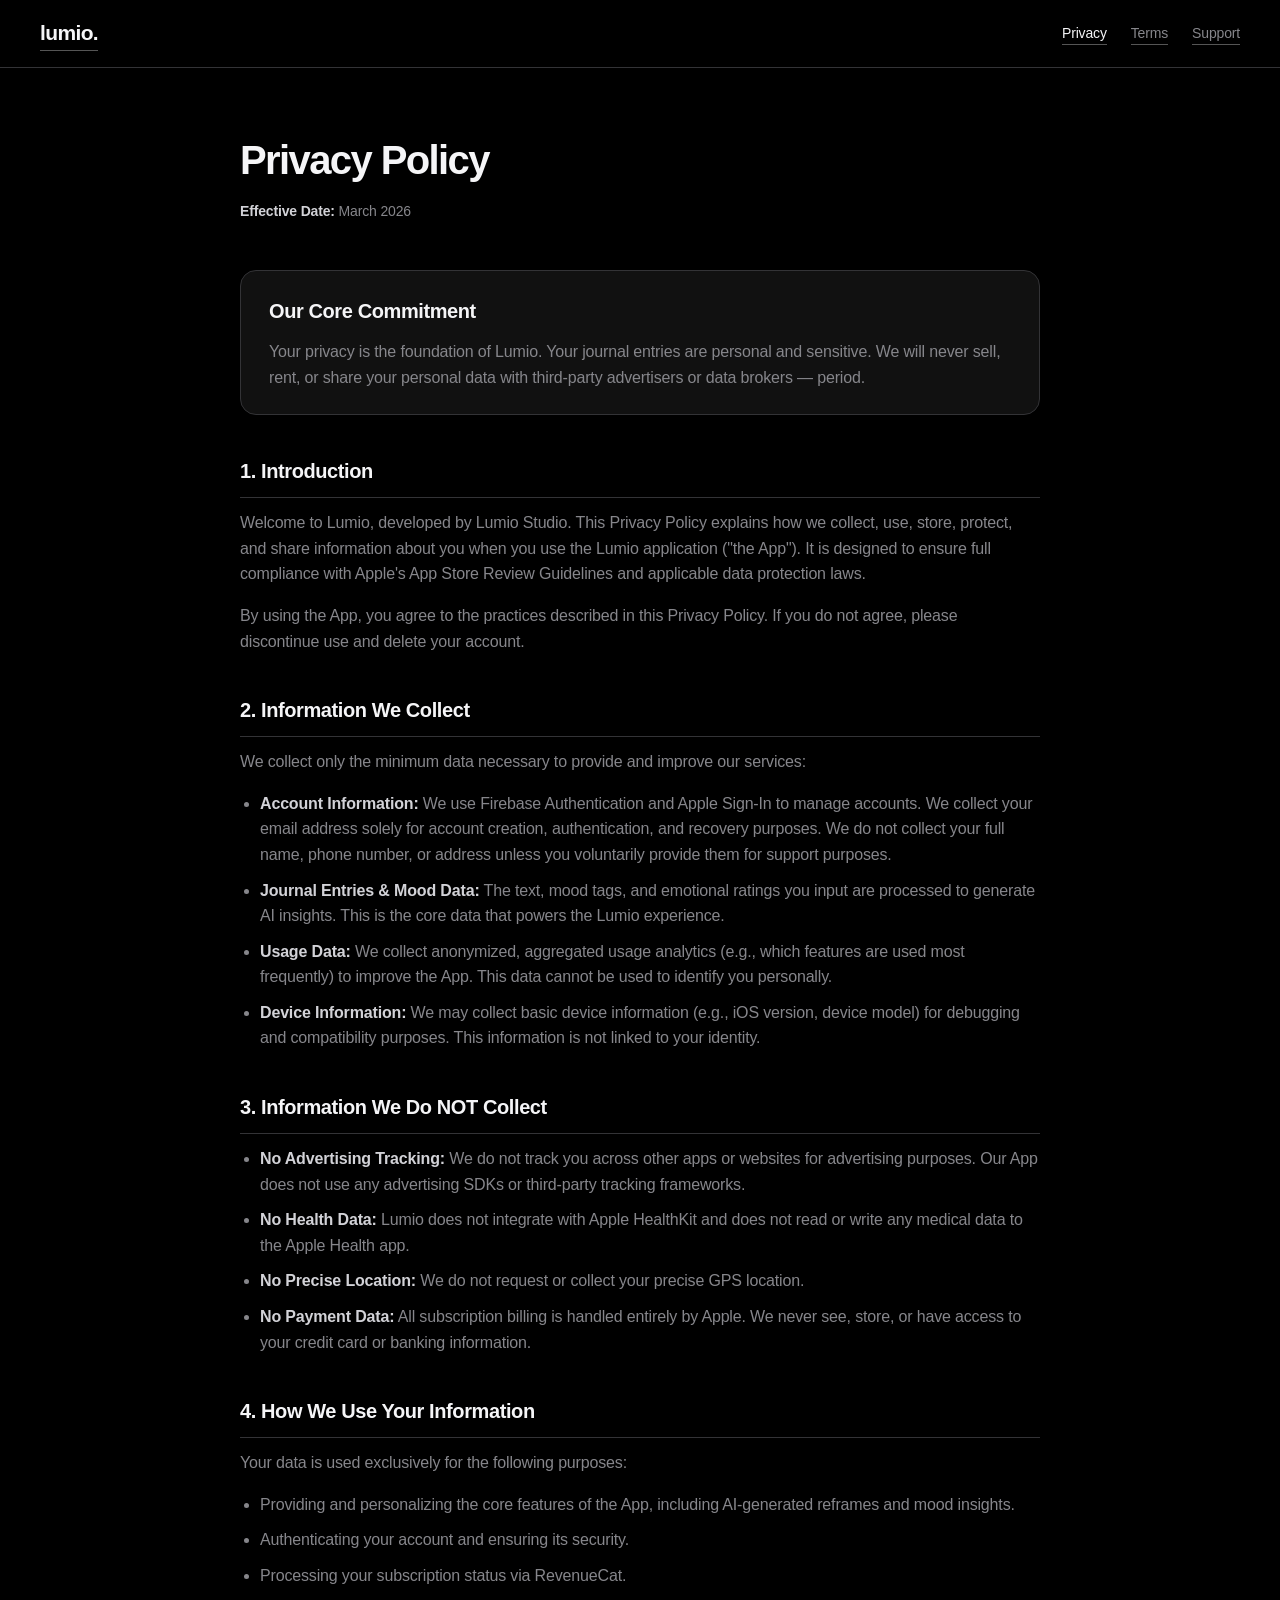
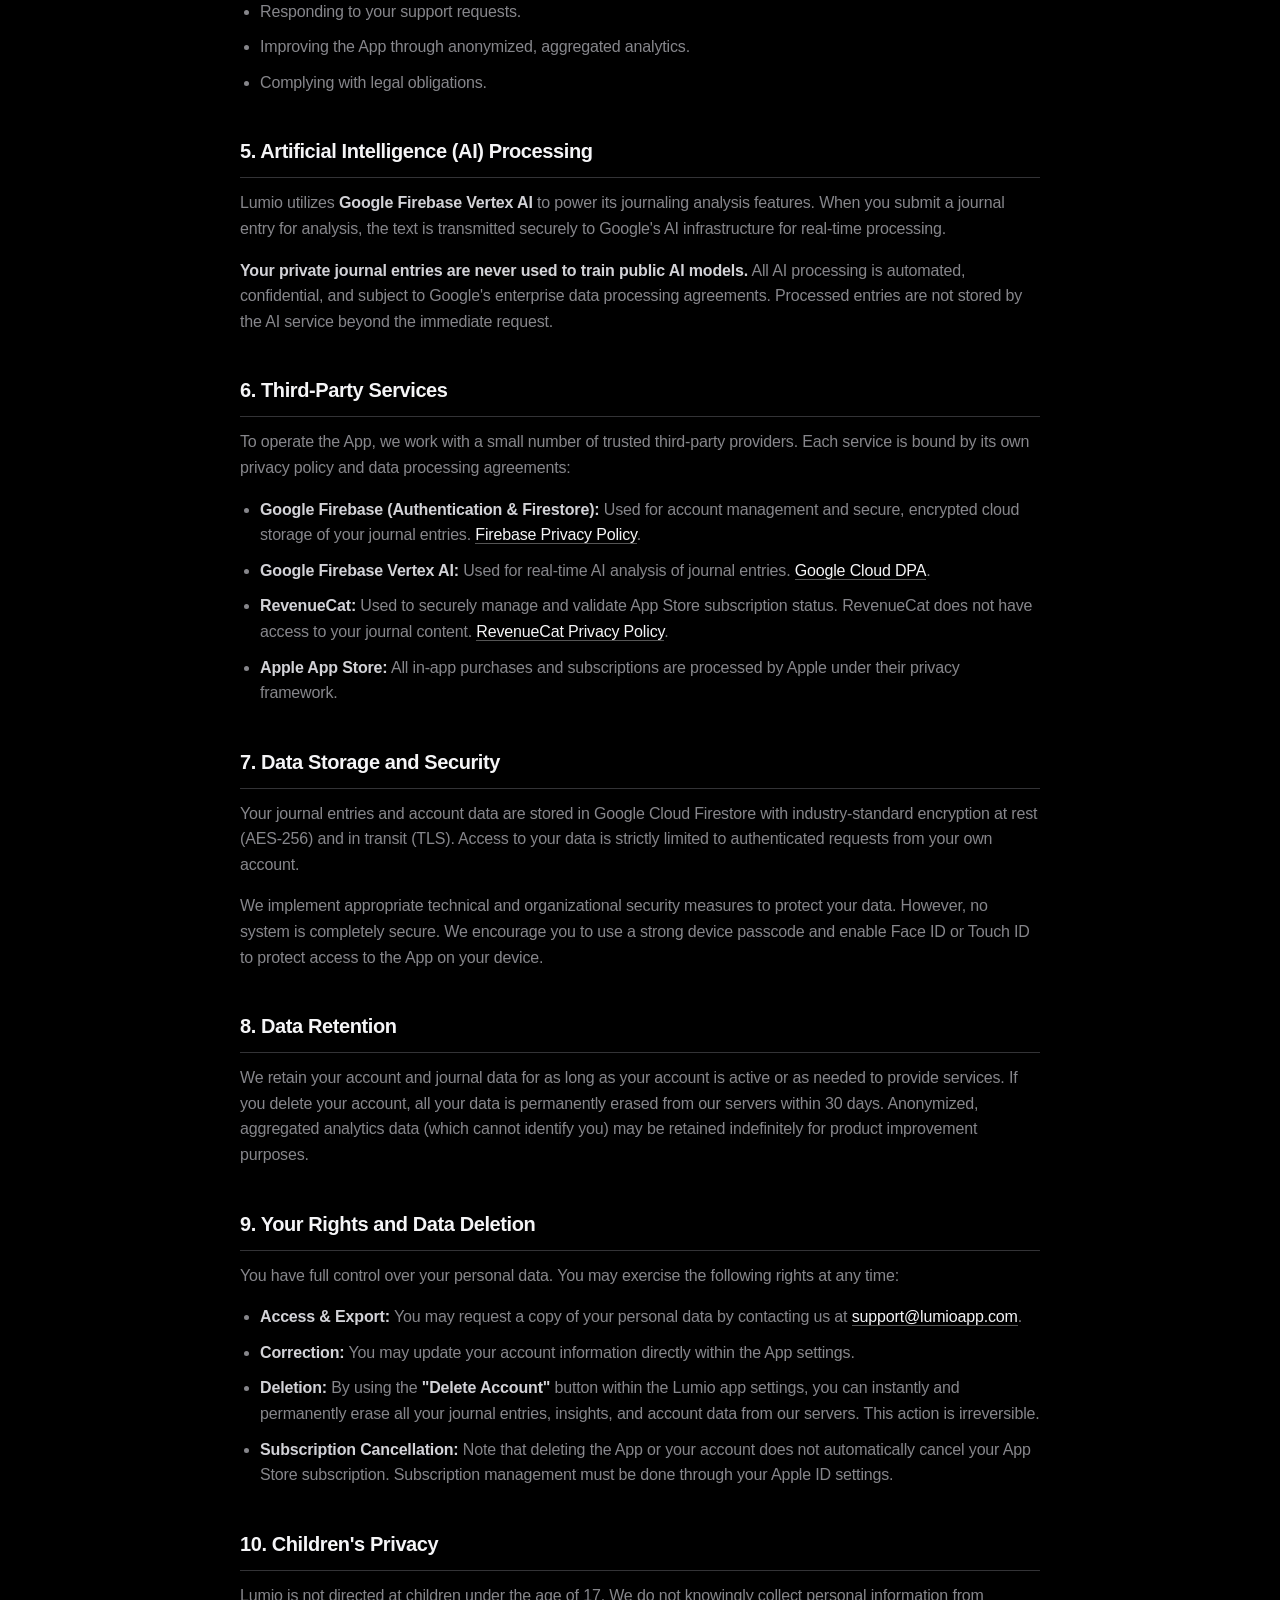
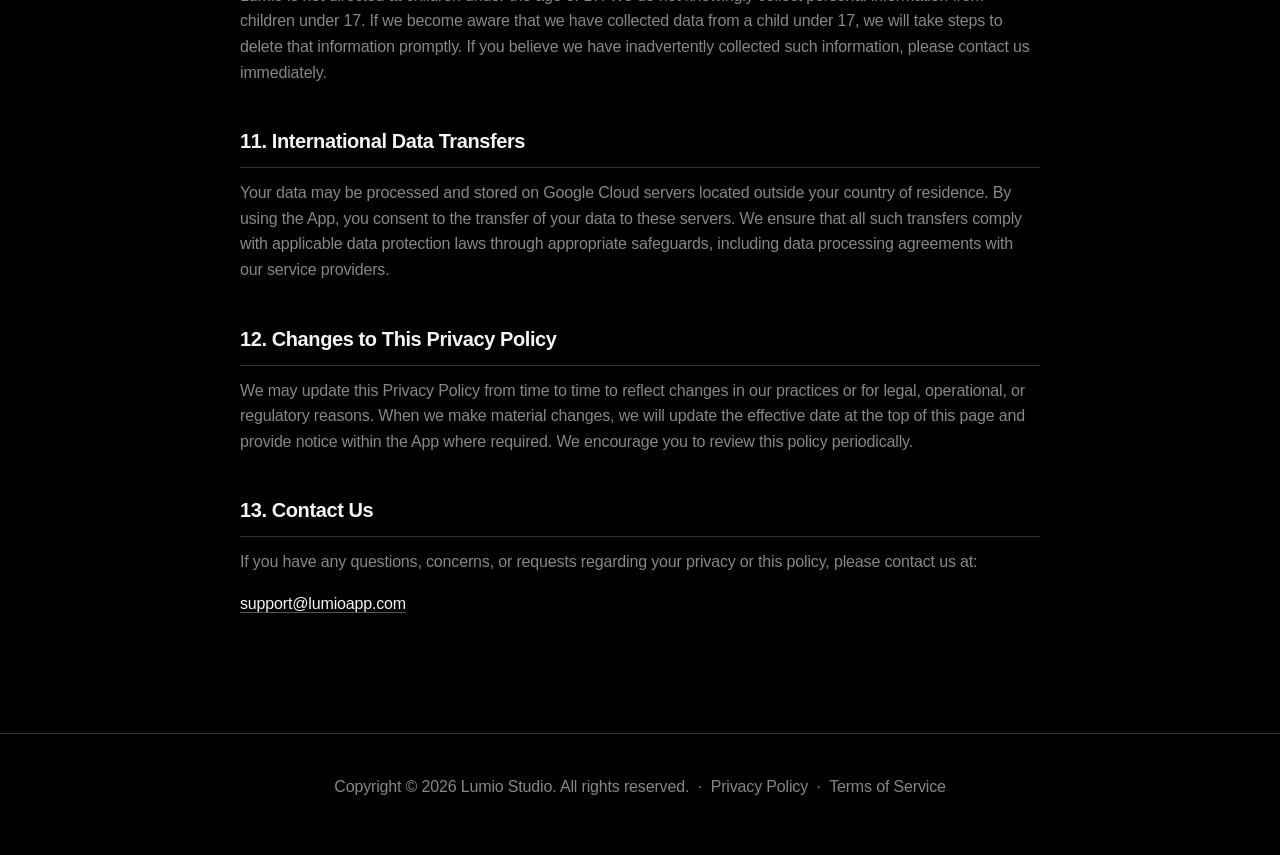
==== commit 6b686a51: "feat: detailed and polished Terms of Service and Privacy Policy pages Agent-Logs-Url: https://github" ====
--- a/privacy.html
+++ b/privacy.html
@@ -5,50 +5,275 @@
     <meta name="viewport" content="width=device-width, initial-scale=1.0">
     <title>Privacy Policy | Lumio</title>
     <style>
-        body { background-color: #000000; color: #a1a1aa; font-family: -apple-system, BlinkMacSystemFont, "SF Pro Display", "Segoe UI", Roboto, Helvetica, Arial, sans-serif; line-height: 1.6; padding: 40px 20px; max-width: 800px; margin: 0 auto; letter-spacing: -0.01em; }
-        h1, h2 { color: #f5f5f7; margin-top: 40px; font-weight: 600; }
-        h1 { font-size: 2.5rem; letter-spacing: -0.03em; }
-        h2 { font-size: 1.5rem; border-bottom: 1px solid #333336; padding-bottom: 10px; }
-        p, li { font-size: 1rem; margin-bottom: 15px; color: #86868b; }
-        a { color: #f5f5f7; text-decoration: none; border-bottom: 1px solid #555; transition: border-color 0.2s; }
-        a:hover { border-bottom-color: #fff; }
-        .back-btn { display: inline-block; margin-bottom: 30px; border: 1px solid #333336; padding: 8px 16px; border-radius: 980px; transition: background 0.2s; border-bottom: none; font-size: 14px; }
-        .back-btn:hover { background: #333336; }
-        strong { color: #d2d2d7; }
+        :root {
+            --bg-color: #000000;
+            --surface-color: #111111;
+            --text-primary: #f5f5f7;
+            --text-secondary: #86868b;
+            --border-color: #333336;
+        }
+
+        body {
+            background-color: var(--bg-color);
+            color: var(--text-secondary);
+            font-family: -apple-system, BlinkMacSystemFont, "SF Pro Display", "SF Pro Text", "Helvetica Neue", Helvetica, Arial, sans-serif;
+            margin: 0;
+            padding: 0;
+            line-height: 1.6;
+            letter-spacing: -0.01em;
+            -webkit-font-smoothing: antialiased;
+        }
+
+        /* Navigation Bar */
+        .navbar {
+            display: flex;
+            justify-content: space-between;
+            align-items: center;
+            padding: 16px 40px;
+            border-bottom: 1px solid var(--border-color);
+            background-color: rgba(0, 0, 0, 0.8);
+            backdrop-filter: blur(10px);
+            -webkit-backdrop-filter: blur(10px);
+            position: sticky;
+            top: 0;
+            z-index: 100;
+        }
+
+        .nav-logo {
+            font-size: 21px;
+            font-weight: 600;
+            letter-spacing: -0.03em;
+            color: var(--text-primary);
+            text-decoration: none;
+        }
+
+        .nav-links {
+            display: flex;
+            gap: 24px;
+        }
+
+        .nav-links a {
+            color: var(--text-secondary);
+            text-decoration: none;
+            font-size: 14px;
+            font-weight: 400;
+            transition: color 0.3s ease;
+        }
+
+        .nav-links a:hover,
+        .nav-links a.active {
+            color: var(--text-primary);
+        }
+
+        /* Content */
+        .content {
+            max-width: 800px;
+            margin: 0 auto;
+            padding: 60px 40px 100px;
+        }
+
+        h1 {
+            color: var(--text-primary);
+            font-size: 2.5rem;
+            font-weight: 700;
+            letter-spacing: -0.04em;
+            margin: 0 0 8px 0;
+        }
+
+        .effective-date {
+            color: var(--text-secondary);
+            font-size: 14px;
+            margin: 0 0 48px 0;
+        }
+
+        h2 {
+            color: var(--text-primary);
+            font-size: 1.25rem;
+            font-weight: 600;
+            margin: 40px 0 12px 0;
+            padding-bottom: 10px;
+            border-bottom: 1px solid var(--border-color);
+            letter-spacing: -0.02em;
+        }
+
+        p {
+            font-size: 1rem;
+            margin: 0 0 16px 0;
+            color: var(--text-secondary);
+        }
+
+        ul, ol {
+            padding-left: 20px;
+            margin: 0 0 16px 0;
+        }
+
+        li {
+            font-size: 1rem;
+            color: var(--text-secondary);
+            margin-bottom: 10px;
+            line-height: 1.6;
+        }
+
+        a {
+            color: var(--text-primary);
+            text-decoration: none;
+            border-bottom: 1px solid #555;
+            transition: border-color 0.2s;
+        }
+
+        a:hover {
+            border-bottom-color: var(--text-primary);
+        }
+
+        strong {
+            color: #d2d2d7;
+        }
+
+        .highlight-box {
+            border: 1px solid var(--border-color);
+            padding: 24px 28px;
+            border-radius: 16px;
+            background-color: var(--surface-color);
+            margin: 32px 0;
+        }
+
+        .highlight-box h2 {
+            border-bottom: none;
+            padding-bottom: 0;
+            margin-top: 0;
+            margin-bottom: 12px;
+        }
+
+        .highlight-box p {
+            margin-bottom: 0;
+        }
+
+        /* Footer */
+        .footer {
+            text-align: center;
+            padding: 40px 20px;
+            border-top: 1px solid var(--border-color);
+            color: var(--text-secondary);
+            font-size: 12px;
+        }
+
+        .footer a {
+            color: var(--text-secondary);
+            border-bottom: none;
+        }
+
+        .footer a:hover {
+            color: var(--text-primary);
+        }
+
+        /* Responsive */
+        @media (max-width: 768px) {
+            .navbar { padding: 16px 20px; }
+            .content { padding: 40px 20px 80px; }
+            h1 { font-size: 2rem; }
+        }
     </style>
 </head>
 <body>
-    <a href="index.html" class="back-btn">&larr; Back to Home</a>
-    
-    <h1>Privacy Policy</h1>
-    <p><strong>Effective Date:</strong> March 2026</p>
-
-    <h2>1. Introduction</h2>
-    <p>Welcome to Lumio. Protecting your privacy is our top priority. This Privacy Policy details how we collect, use, and protect your information, ensuring full compliance with Apple's App Store Review Guidelines regarding user data.</p>
-
-    <h2>2. Data Collection and Usage</h2>
-    <p>We collect minimal data required to provide our journaling and AI analysis services:</p>
-    <ul>
-        <li><strong>Account Information:</strong> We use Firebase Authentication and Apple Sign-In. We collect your email address solely for account creation and recovery.</li>
-        <li><strong>Journal Entries:</strong> The text and mood data you input are processed to generate AI insights.</li>
-        <li><strong>No Advertising Tracking:</strong> We do not track you across other apps or websites. We do not sell, rent, or share your personal data with third-party advertisers or data brokers.</li>
-        <li><strong>Health Data:</strong> Lumio does not integrate with Apple HealthKit and does not read or write any medical data to the Apple Health app.</li>
-    </ul>
-
-    <h2>3. Artificial Intelligence (AI) Processing</h2>
-    <p>Lumio utilizes Google Firebase Vertex AI. Your journal entries are transmitted securely for real-time processing to generate reframes and insights. <strong>Your private entries are never used to train public AI models.</strong> The processing is automated and strictly confidential.</p>
-
-    <h2>4. Third-Party Integrations</h2>
-    <p>To operate the app, we use:</p>
-    <ul>
-        <li><strong>RevenueCat & Apple App Store:</strong> To securely process subscriptions. We never see or store your credit card information.</li>
-        <li><strong>Google Cloud (Firestore):</strong> To securely store your journal entries using industry-standard encryption.</li>
-    </ul>
-
-    <h2>5. Data Deletion and User Rights</h2>
-    <p>You have the absolute right to control your data. By using the "Delete Account" button within the Lumio app settings, you can instantly and permanently erase all your journal entries, insights, and account data from our servers. Note that deleting the app does not automatically cancel your App Store subscription; this must be managed in your Apple ID settings.</p>
-
-    <h2>6. Contact Us</h2>
-    <p>If you have any questions regarding your privacy or data, contact us at: <a href="mailto:support@lumioapp.com">support@lumioapp.com</a></p>
+
+    <nav class="navbar">
+        <a href="index.html" class="nav-logo">lumio.</a>
+        <div class="nav-links">
+            <a href="privacy.html" class="active">Privacy</a>
+            <a href="terms.html">Terms</a>
+            <a href="mailto:support@lumioapp.com">Support</a>
+        </div>
+    </nav>
+
+    <main class="content">
+
+        <h1>Privacy Policy</h1>
+        <p class="effective-date"><strong>Effective Date:</strong> March 2026</p>
+
+        <div class="highlight-box">
+            <h2>Our Core Commitment</h2>
+            <p>Your privacy is the foundation of Lumio. Your journal entries are personal and sensitive. We will never sell, rent, or share your personal data with third-party advertisers or data brokers — period.</p>
+        </div>
+
+        <h2>1. Introduction</h2>
+        <p>Welcome to Lumio, developed by Lumio Studio. This Privacy Policy explains how we collect, use, store, protect, and share information about you when you use the Lumio application ("the App"). It is designed to ensure full compliance with Apple's App Store Review Guidelines and applicable data protection laws.</p>
+        <p>By using the App, you agree to the practices described in this Privacy Policy. If you do not agree, please discontinue use and delete your account.</p>
+
+        <h2>2. Information We Collect</h2>
+        <p>We collect only the minimum data necessary to provide and improve our services:</p>
+        <ul>
+            <li><strong>Account Information:</strong> We use Firebase Authentication and Apple Sign-In to manage accounts. We collect your email address solely for account creation, authentication, and recovery purposes. We do not collect your full name, phone number, or address unless you voluntarily provide them for support purposes.</li>
+            <li><strong>Journal Entries &amp; Mood Data:</strong> The text, mood tags, and emotional ratings you input are processed to generate AI insights. This is the core data that powers the Lumio experience.</li>
+            <li><strong>Usage Data:</strong> We collect anonymized, aggregated usage analytics (e.g., which features are used most frequently) to improve the App. This data cannot be used to identify you personally.</li>
+            <li><strong>Device Information:</strong> We may collect basic device information (e.g., iOS version, device model) for debugging and compatibility purposes. This information is not linked to your identity.</li>
+        </ul>
+
+        <h2>3. Information We Do NOT Collect</h2>
+        <ul>
+            <li><strong>No Advertising Tracking:</strong> We do not track you across other apps or websites for advertising purposes. Our App does not use any advertising SDKs or third-party tracking frameworks.</li>
+            <li><strong>No Health Data:</strong> Lumio does not integrate with Apple HealthKit and does not read or write any medical data to the Apple Health app.</li>
+            <li><strong>No Precise Location:</strong> We do not request or collect your precise GPS location.</li>
+            <li><strong>No Payment Data:</strong> All subscription billing is handled entirely by Apple. We never see, store, or have access to your credit card or banking information.</li>
+        </ul>
+
+        <h2>4. How We Use Your Information</h2>
+        <p>Your data is used exclusively for the following purposes:</p>
+        <ul>
+            <li>Providing and personalizing the core features of the App, including AI-generated reframes and mood insights.</li>
+            <li>Authenticating your account and ensuring its security.</li>
+            <li>Processing your subscription status via RevenueCat.</li>
+            <li>Responding to your support requests.</li>
+            <li>Improving the App through anonymized, aggregated analytics.</li>
+            <li>Complying with legal obligations.</li>
+        </ul>
+
+        <h2>5. Artificial Intelligence (AI) Processing</h2>
+        <p>Lumio utilizes <strong>Google Firebase Vertex AI</strong> to power its journaling analysis features. When you submit a journal entry for analysis, the text is transmitted securely to Google's AI infrastructure for real-time processing.</p>
+        <p><strong>Your private journal entries are never used to train public AI models.</strong> All AI processing is automated, confidential, and subject to Google's enterprise data processing agreements. Processed entries are not stored by the AI service beyond the immediate request.</p>
+
+        <h2>6. Third-Party Services</h2>
+        <p>To operate the App, we work with a small number of trusted third-party providers. Each service is bound by its own privacy policy and data processing agreements:</p>
+        <ul>
+            <li><strong>Google Firebase (Authentication &amp; Firestore):</strong> Used for account management and secure, encrypted cloud storage of your journal entries. <a href="https://firebase.google.com/support/privacy" target="_blank">Firebase Privacy Policy</a>.</li>
+            <li><strong>Google Firebase Vertex AI:</strong> Used for real-time AI analysis of journal entries. <a href="https://cloud.google.com/terms/data-processing-addendum" target="_blank">Google Cloud DPA</a>.</li>
+            <li><strong>RevenueCat:</strong> Used to securely manage and validate App Store subscription status. RevenueCat does not have access to your journal content. <a href="https://www.revenuecat.com/privacy" target="_blank">RevenueCat Privacy Policy</a>.</li>
+            <li><strong>Apple App Store:</strong> All in-app purchases and subscriptions are processed by Apple under their privacy framework.</li>
+        </ul>
+
+        <h2>7. Data Storage and Security</h2>
+        <p>Your journal entries and account data are stored in Google Cloud Firestore with industry-standard encryption at rest (AES-256) and in transit (TLS). Access to your data is strictly limited to authenticated requests from your own account.</p>
+        <p>We implement appropriate technical and organizational security measures to protect your data. However, no system is completely secure. We encourage you to use a strong device passcode and enable Face ID or Touch ID to protect access to the App on your device.</p>
+
+        <h2>8. Data Retention</h2>
+        <p>We retain your account and journal data for as long as your account is active or as needed to provide services. If you delete your account, all your data is permanently erased from our servers within 30 days. Anonymized, aggregated analytics data (which cannot identify you) may be retained indefinitely for product improvement purposes.</p>
+
+        <h2>9. Your Rights and Data Deletion</h2>
+        <p>You have full control over your personal data. You may exercise the following rights at any time:</p>
+        <ul>
+            <li><strong>Access &amp; Export:</strong> You may request a copy of your personal data by contacting us at <a href="mailto:support@lumioapp.com">support@lumioapp.com</a>.</li>
+            <li><strong>Correction:</strong> You may update your account information directly within the App settings.</li>
+            <li><strong>Deletion:</strong> By using the <strong>"Delete Account"</strong> button within the Lumio app settings, you can instantly and permanently erase all your journal entries, insights, and account data from our servers. This action is irreversible.</li>
+            <li><strong>Subscription Cancellation:</strong> Note that deleting the App or your account does not automatically cancel your App Store subscription. Subscription management must be done through your Apple ID settings.</li>
+        </ul>
+
+        <h2>10. Children's Privacy</h2>
+        <p>Lumio is not directed at children under the age of 17. We do not knowingly collect personal information from children under 17. If we become aware that we have collected data from a child under 17, we will take steps to delete that information promptly. If you believe we have inadvertently collected such information, please contact us immediately.</p>
+
+        <h2>11. International Data Transfers</h2>
+        <p>Your data may be processed and stored on Google Cloud servers located outside your country of residence. By using the App, you consent to the transfer of your data to these servers. We ensure that all such transfers comply with applicable data protection laws through appropriate safeguards, including data processing agreements with our service providers.</p>
+
+        <h2>12. Changes to This Privacy Policy</h2>
+        <p>We may update this Privacy Policy from time to time to reflect changes in our practices or for legal, operational, or regulatory reasons. When we make material changes, we will update the effective date at the top of this page and provide notice within the App where required. We encourage you to review this policy periodically.</p>
+
+        <h2>13. Contact Us</h2>
+        <p>If you have any questions, concerns, or requests regarding your privacy or this policy, please contact us at:</p>
+        <p><a href="mailto:support@lumioapp.com">support@lumioapp.com</a></p>
+
+    </main>
+
+    <footer class="footer">
+        <p>Copyright &copy; 2026 Lumio Studio. All rights reserved. &nbsp;&middot;&nbsp; <a href="privacy.html">Privacy Policy</a> &nbsp;&middot;&nbsp; <a href="terms.html">Terms of Service</a></p>
+    </footer>
+
 </body>
 </html>
